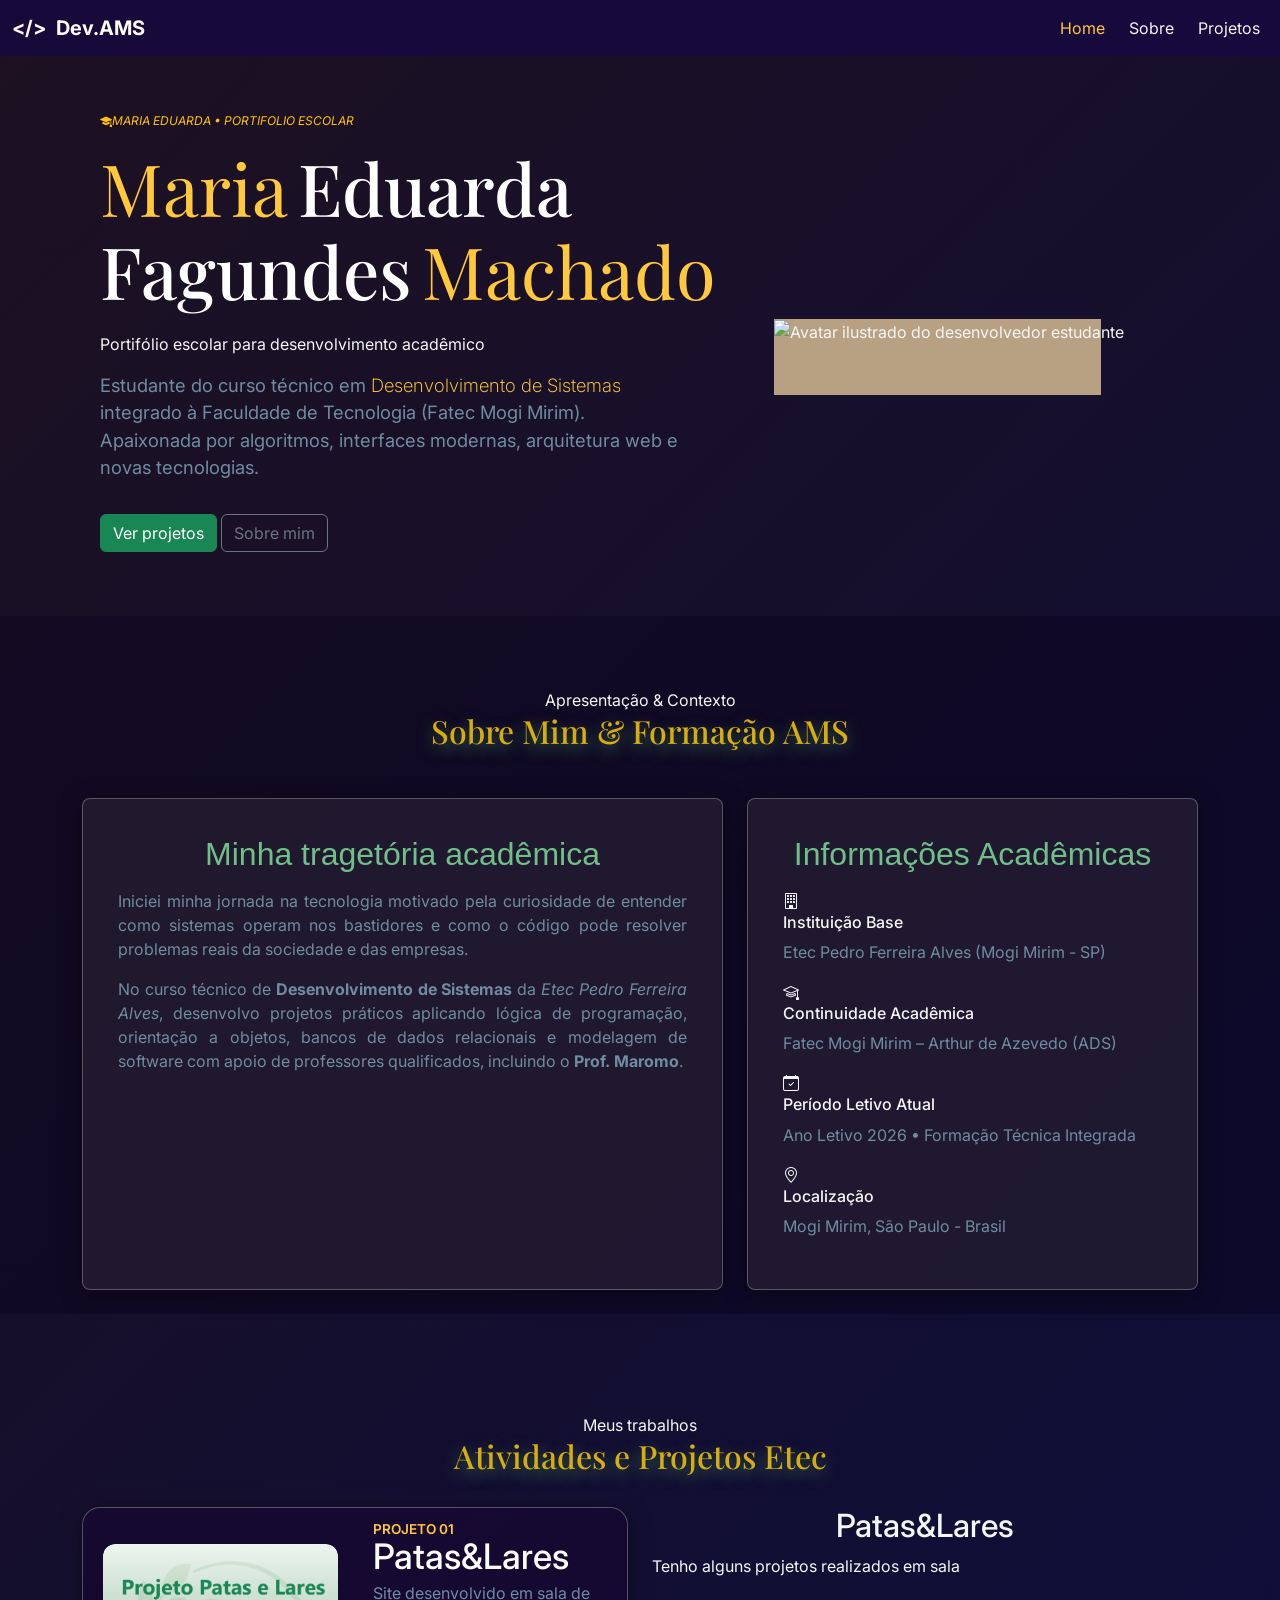
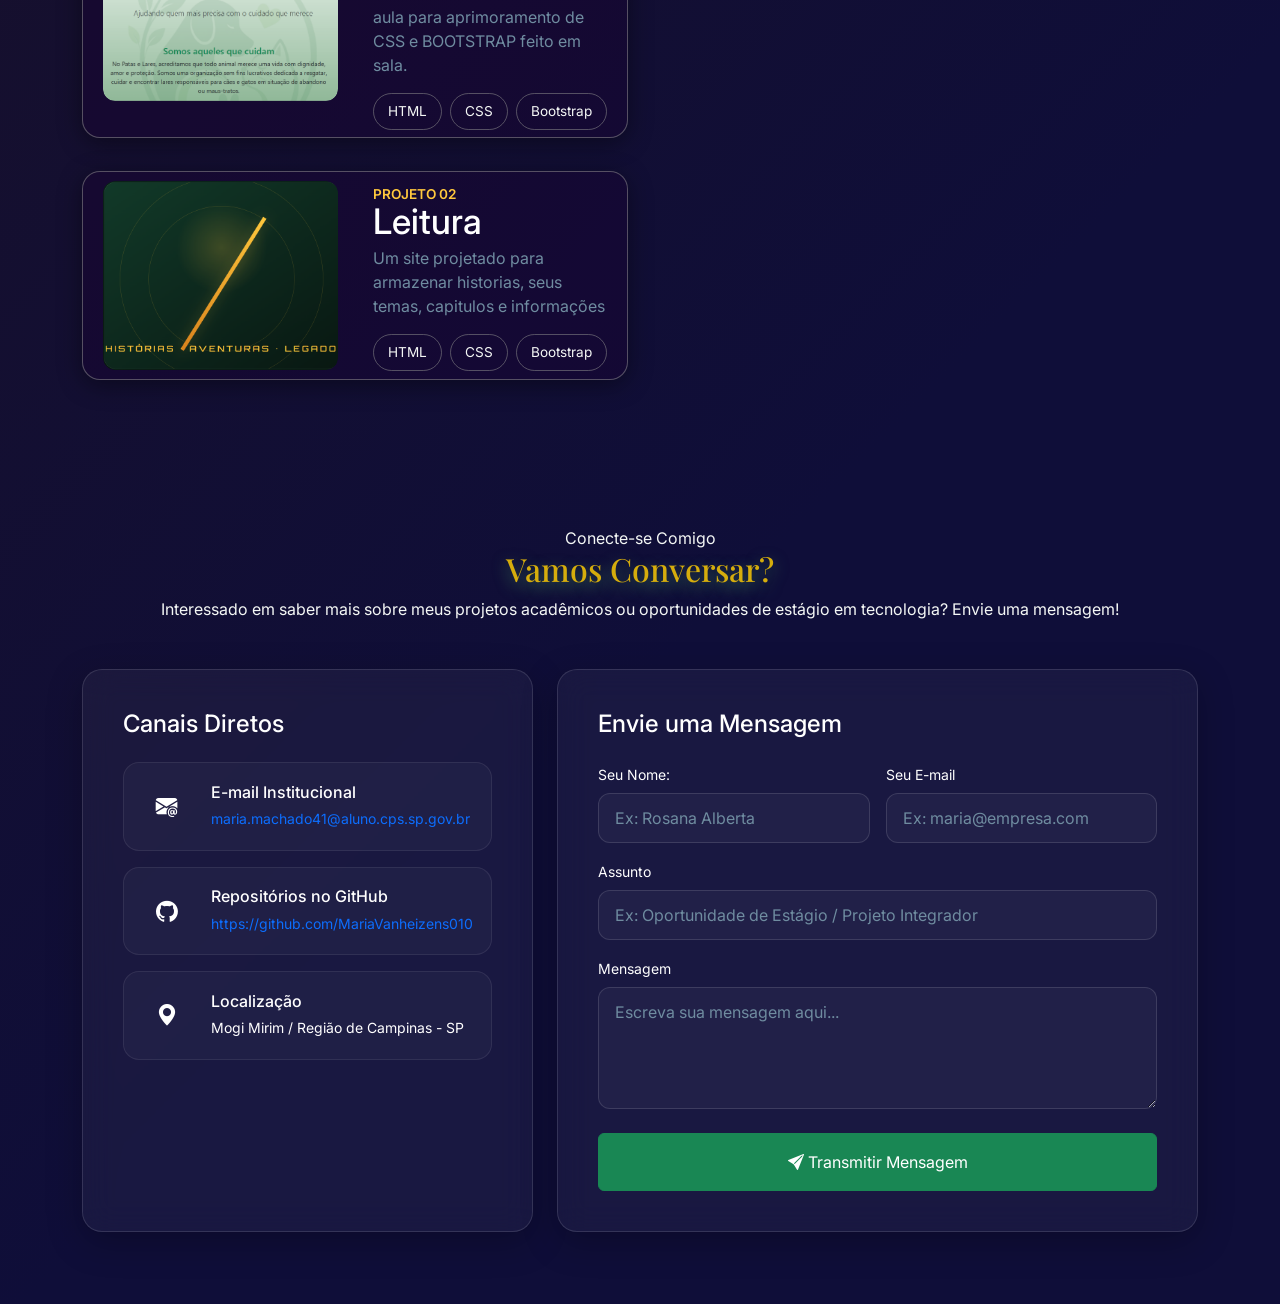
==== index.html @ dc529c00 "terceira atualização terceira atualização do portifólio escolar" ====
<!DOCTYPE html>
<html lang="pt-br">

<head>
    <meta charset="UTF-8">
    <meta name="viewport" content="width=device-width, initial-scale=1.0">
    <title>portifolio Maria Eduarda</title>

    <link href="https://cdn.jsdelivr.net/npm/bootstrap@5.3.8/dist/css/bootstrap.min.css" rel="stylesheet"
        integrity="sha384-sRIl4kxILFvY47J16cr9ZwB07vP4J8+LH7qKQnuqkuIAvNWLzeN8tE5YBujZqJLB" crossorigin="anonymous">
    <link rel="stylesheet" href="css/style.css">
    <link rel="stylesheet" href="https://cdn.jsdelivr.net/npm/bootstrap-icons@1.13.1/font/bootstrap-icons.min.css">

    <!--Roboto-->
    <link rel="preconnect" href="https://fonts.googleapis.com">
    <link rel="preconnect" href="https://fonts.gstatic.com" crossorigin>
    <link href="https://fonts.googleapis.com/css2?family=Roboto+Slab:wght@400;500;600;700;800&display=swap"
        rel="stylesheet">

    <!--inner-->
    <link rel="preconnect" href="https://fonts.googleapis.com">
    <link rel="preconnect" href="https://fonts.gstatic.com" crossorigin>
    <link
        href="https://fonts.googleapis.com/css2?family=Inter:wght@300;400;500;600;700&family=Poppins:wght@500;600;700;800&display=swap"
        rel="stylesheet">

    <!--Montserrat-->
    <link rel="preconnect" href="https://fonts.googleapis.com">
    <link rel="preconnect" href="https://fonts.gstatic.com" crossorigin>
    <link href="https://fonts.googleapis.com/css2?family=Montserrat:wght@600&display=swap" rel="stylesheet">

    <link rel="preconnect" href="https://fonts.googleapis.com">
    <link rel="preconnect" href="https://fonts.gstatic.com" crossorigin>
    <link
        href="https://fonts.googleapis.com/css2?family=DM+Sans:wght@300;400;500;600&family=Playfair+Display:wght@400;500;600&display=swap"
        rel="stylesheet">

</head>

<body>

    <header>
        <nav class="navbar navbar-expand-lg fixed-top navbar-custom" aria-label="Navegação Principal">
            <div class="container">
                <a class="navbar-brand navbar-brand-logo" href="#home">
                    <span class="logo-badge">&lt;/&gt;</span>
                    <span>Dev.<span class="text-gradient">AMS</span></span>
                </a>
            </div>
            <div class="container-fluid">
                <div class="collapse navbar-collapse" id="navbarNav">
                    <ul class="navbar-nav ms-auto">
                        <li class="nav-item"> <a class="nav-link active" aria-current="page" href="#home">Home</a> </li>
                        <li class="nav-item"><a class="nav-link" href="#sobre">Sobre</a> </li>
                        <li class="nav-item"><a class="nav-link" href="#projetos">Projetos</a></li>
                    </ul>
                </div>
            </div>
        </nav>
    </header>

    <main>
        <!--==================================================================================================-->
        <!--============================ HOME =====================================================-->
        <!--==================================================================================================-->

        <section class="hero-section" id="home">
            <div class="container">
                <div class="row align-items-center">

                    <!-- COLUNA DO TEXTO -->
                    <div class="col-lg-7">
                        <div class="badge-glass mb-3">
                            <i class="bi bi-mortarboard-fill text-warning">MARIA EDUARDA • PORTIFOLIO ESCOLAR</i>
                        </div>
                        <h1 id="nomecabecario">
                            <strong>Maria</strong> Eduarda <br>
                            Fagundes <strong>Machado</strong>
                        </h1>
                        <p>Portifólio escolar para desenvolvimento acadêmico</p>
                        <p class="hero-description">
                            Estudante do curso técnico em
                            <strong>Desenvolvimento de Sistemas</strong>
                            integrado à Faculdade de Tecnologia
                            (Fatec Mogi Mirim). Apaixonada por algoritmos,
                            interfaces modernas, arquitetura web e novas
                            tecnologias.
                        </p>
                        <!-- BOTÕES -->
                        <div class="hero-botoes mt-4">
                            <a href="#projetos" class="btn btn-success">Ver projetos</a>
                            <a href="#sobre" class="btn btn-outline-secondary">Sobre mim</a>
                        </div>
                    </div>
                    <!-- COLUNA DA IMAGEM -->
                    <div class="col-lg-5">
                        <div class="hero-avatar-wrapper">
                            <div class="caixa-decoracao"></div>
                            <img src="assets/images/avatar.svg" alt="Avatar ilustrado do desenvolvedor estudante"
                                class="hero-avatar-img">
                        </div>
                    </div>
                </div>
            </div>
        </section>

        <!--==================================================================================================-->
        <!--================================ SOBRE =====================================================-->
        <!--==================================================================================================-->


        <section id="sobre">
            <div class="container py-4">
                <div class="section-title-wrap mt-5">
                    <span class="section-tag">Apresentação &amp; Contexto</span>
                    <h2 class="section-title">Sobre Mim &amp; <span class="text-gradient">Formação AMS</span></h2>
                </div>


                <div class="row g-4">
                    <!-- Card Biografia & Objetivos -->
                    <div class="col-lg-7">
                        <div class="painel">
                            <h3 class="h2 mb-3 text-center">Minha tragetória acadêmica</h3>
                            <p>
                                Iniciei minha jornada na tecnologia motivado pela curiosidade de entender como sistemas
                                operam nos bastidores e como o código pode resolver problemas reais da sociedade e das
                                empresas.
                            </p>
                            <p>
                                No curso técnico de <strong>Desenvolvimento de Sistemas</strong> da <em>Etec Pedro
                                    Ferreira Alves</em>, desenvolvo projetos práticos aplicando lógica de programação,
                                orientação a objetos, bancos de dados relacionais e modelagem de software com apoio de
                                professores qualificados, incluindo o <strong>Prof. Maromo</strong>.
                            </p>
                        </div>
                    </div>
                    <!-- Card Ficha Técnica & Informações Rápidas -->
                    <div class="col-lg-5">
                        <div class="painel">
                            <h5 class="h2 mb-3 text-center">Informações Acadêmicas</h5>

                            <div class="info-item">
                                <div class="info-icon-wrapper">
                                    <i class="bi bi-building"></i>
                                </div>
                                <div class="info-content">
                                    <h6>Instituição Base</h6>
                                    <p>Etec Pedro Ferreira Alves (Mogi Mirim - SP)</p>
                                </div>
                            </div>

                            <div class="info-item">
                                <div class="info-icon-wrapper">
                                    <i class="bi bi-mortarboard"></i>
                                </div>
                                <div class="info-content">
                                    <h6>Continuidade Acadêmica</h6>
                                    <p>Fatec Mogi Mirim – Arthur de Azevedo (ADS)</p>
                                </div>
                            </div>

                            <div class="info-item">
                                <div class="info-icon-wrapper">
                                    <i class="bi bi-calendar-check"></i>
                                </div>
                                <div class="info-content">
                                    <h6>Período Letivo Atual</h6>
                                    <p>Ano Letivo 2026 • Formação Técnica Integrada</p>
                                </div>
                            </div>

                            <div class="info-item">
                                <div class="info-icon-wrapper">
                                    <i class="bi bi-geo-alt"></i>
                                </div>
                                <div class="info-content">
                                    <h6>Localização</h6>
                                    <p>Mogi Mirim, São Paulo - Brasil</p>
                                </div>
                            </div>
                        </div>
                    </div>
                </div>
            </div>
        </section>

        <!--==================================================================================================-->
        <!--============================ PROJETOS =====================================================-->
        <!--==================================================================================================-->


        <section id="projetos" class="mt-6">
            <div class="container py-5">
                <div class="section-title-wrap mt-5">
                    <span class="section-tag">Meus trabalhos</span>
                    <h2 class="section-title">Atividades e <span class="text-gradient-cyan">Projetos Etec</span>
                    </h2>
                </div>
                <div class="row g-4">
                    <div class="col-lg-6 mt-2">
                        <article class="projeto-destaque">
                            <div class="projeto-imagem">
                                <img src="IMG/patas&lares.png" alt="Página do projeto Patas e Lares">
                            </div>

                            <div class="projeto-conteudo">
                                <span class="projeto-numero">PROJETO 01</span>
                                <h3>Patas&Lares</h3>
                                <p>Site desenvolvido em sala de aula para aprimoramento de CSS e BOOTSTRAP feito em
                                    sala.</p>
                                <div class="tecnologias">
                                    <span>HTML</span>
                                    <span>CSS</span>
                                    <span>Bootstrap</span>
                                </div>
                            </div>
                        </article>
                    </div>

                    <div class="col-lg-6 mt-2">
                        <article class="projeto-descricao">
                            <div class="projeto-desConteudo">
                                <h2 class="text-center">Patas&Lares</h2>
                                <p>Tenho alguns projetos realizados em sala</p>
                            </div>
                        </article>
                    </div>

                    <div class="col-lg-6 mt-2">
                        <article class="projeto-destaque">
                            <div class="projeto-imagem">
                                <img src="IMG/prototipoLogo.png" alt="Protótipo de logo do site">
                            </div>

                            <div class="projeto-conteudo">
                                <span class="projeto-numero">PROJETO 02</span>
                                <h3>Leitura</h3>
                                <p>Um site projetado para armazenar historias, seus temas, capitulos e informações</p>
                                <div class="tecnologias">
                                    <span>HTML</span>
                                    <span>CSS</span>
                                    <span>Bootstrap</span>
                                </div>
                            </div>
                        </article>
                    </div>
                </div>
            </div>
        </section>


        <!--==================================================================================================-->
        <!--============================ CONTATO =====================================================-->
        <!--==================================================================================================-->


        <section id="contato" class="py-5">
            <div class="container py-4">
                <div class="section-title-wrap">
                    <span class="section-tag">Conecte-se Comigo</span>
                    <h2 class="section-title">Vamos <span class="text-gradient-cyan">Conversar?</span></h2>
                    <p class="section-subtitle">
                        Interessado em saber mais sobre meus projetos acadêmicos ou oportunidades de estágio em
                        tecnologia? Envie uma mensagem!
                    </p>
                </div>

                <div class="row g-4 justify-content-center">
                    <!-- Coluna Canais Diretos -->
                    <div class="col-lg-5">
                        <div class="glass-panel contact-card h-100">
                            <h3 class="h4 text-white mb-4">Canais Diretos</h3>

                            <a href="mailto:aluno@etec.sp.gov.br"
                                class="contact-method-pill text-decoration-none d-flex">
                                <div class="contact-icon bg-grad-violet text-white">
                                    <i class="bi bi-envelope-at-fill"></i>
                                </div>
                                <div>
                                    <h6 class="text-white mb-1">E-mail Institucional</h6>
                                    <span class="small">maria.machado41@aluno.cps.sp.gov.br</span>
                                </div>
                            </a>

                            <a href="https://github.com/MariaVanheizens010" target="_blank" rel="noopener noreferrer"
                                class="contact-method-pill text-decoration-none d-flex">
                                <div class="contact-icon bg-grad-emerald text-white">
                                    <i class="bi bi-github"></i>
                                </div>
                                <div>
                                    <h6 class="text-white mb-1">Repositórios no GitHub</h6>
                                    <span class="small">https://github.com/MariaVanheizens010</span>
                                </div>
                            </a>

                            <div class="contact-method-pill d-flex">
                                <div class="contact-icon bg-grad-amber text-white">
                                    <i class="bi bi-geo-alt-fill"></i>
                                </div>
                                <div>
                                    <h6 class="text-white mb-1">Localização</h6>
                                    <span class="small">Mogi Mirim / Região de Campinas - SP</span>
                                </div>
                            </div>
                        </div>
                    </div>

                    <div class="col-lg-7">
                        <div class="glass-panel contact-card">
                            <h3 class="h4 text-white mb-4">Envie uma Mensagem</h3>
                            <form id="contactForm"
                                onsubmit="event.preventDefault(); alert('Obrigado pela mensagem! Este é um formulário demonstrativo do portfólio acadêmico.');">
                                <div class="row g-3">
                                    <div class="col-md-6">
                                        <label for="nome" class="form-label small">Seu Nome:</label>
                                        <input type="text" id="nome" class="form-control form-control-glass"
                                            placeholder="Ex: Rosana Alberta" required>
                                    </div>

                                    <div class="col-md-6">
                                        <label for="email" class="form-label small">Seu E-mail</label>
                                        <input type="email" id="email" class="form-control form-control-glass"
                                            placeholder="Ex: maria@empresa.com" required>
                                    </div>

                                    <div class="col-12">
                                        <label for="assunto" class="form-label small">Assunto</label>
                                        <input type="text" id="assunto" class="form-control form-control-glass"
                                            placeholder="Ex: Oportunidade de Estágio / Projeto Integrador" required>
                                    </div>

                                    <div class="col-12">
                                        <label for="mensagem" class="form-label small">Mensagem</label>
                                        <textarea id="mensagem" rows="4" class="form-control form-control-glass"
                                            placeholder="Escreva sua mensagem aqui..." required></textarea>
                                    </div>

                                    <div class="col-12 mt-4">
                                        <button type="submit" class="btn btn-success w-100 py-3">
                                            <i class="bi bi-send-fill"></i> Transmitir Mensagem
                                        </button>
                                    </div>

                                </div>
                            </form>

                        </div>
                    </div>
                </div>
            </div>
        </section>

    </main>
</body>

</html>
---- css/style.css ----
:root {
    /*Fontes*/
    --font-inner: 'Inter', sans-serif;
    --font-Montserrat: 'Montserrat', sans-serif;
    --font-Roboto: 'Roboto', sans-serif;
    --font-titulo: 'Playfair Display', serif;

    /*Geral*/
    --gold: #ffc83d;
    --text: #f4f7f5;
    --muted: #6f8ca0;
    --green: #29d487;

    /*Navegação*/
    --bg-navbar: rgba(23, 8, 66, 0.8);

    /*section Sobre*/
    --bg-painel: #2e25388b;
    --title: #7cd695e1;

    /*projetos*/
    --shadow-bg: #5c079533;

    /* Glass */
    --glass-bg: rgba(255, 255, 255, 0.045);
    --glass-blur: blur(15px);
    --glass-border: 1px solid rgba(255, 255, 255, 0.12);
    --glass-border-hover: 1px solid rgba(124, 214, 149, 0.45);
    --glass-shadow: 0 10px 35px rgba(0, 0, 0, 0.25);
    --glass-shadow-glow: 0 10px 40px rgba(124, 214, 149, 0.12);

    --accent-violet: #8b5cf6;

    --transition-fast: 0.2s ease;
    --transition-smooth: 0.3s ease;
}

html {
    background: #070118;
    overflow-x: hidden;
    overscroll-behavior: none;
}

body {
    min-height: 100vh;
    overflow-x: hidden;

    background: linear-gradient(135deg, #1d1121, #0f0e39 70%);

    color: var(--text);
    margin: 0;
    font-family: var(--font-inner);
    z-index: 1;
}

body::before {
    content: '';
    position: fixed;
    top: -15vw;
    left: 20%;
    width: 50vw;
    height: 50vw;
    background: radial-gradient(circle, rgba(139, 92, 246, 0.12) 0%, transparent 65%);
    filter: blur(80px);
    z-index: -1;
    pointer-events: none;
}

body::after {
    content: '';
    position: fixed;
    bottom: 5vw;
    right: 5%;
    width: 45vw;
    height: 45vw;
    background: radial-gradient(circle, rgba(6, 182, 212, 0.09) 0%, transparent 70%);
    filter: blur(90px);
    z-index: -1;
    pointer-events: none;
}

/*--------------NAVBAR--------------*/
/*===================================================================================================================================================*/
/*===================================================================================================================================================*/

.navbar {
    background-color: var(--bg-navbar);
    color: var(--text);
    backdrop-filter: blur(3px);
}

.navbar-nav {
    display: flex;
    flex-wrap: wrap;
    gap: 8px;
    list-style: none;
}

.nav-link {
    color: var(--text);
}

.navbar .nav-link.active {
    color: var(--gold);
}

.navbar a:hover {
    color: var(--gold);
    text-decoration: none;
    transition: 0.6s ease;
}

.navbar .active:hover {
    text-decoration: none;
    transition: 0.6s ease;
}

.navbar-brand-logo {
    display: flex;
    align-items: center;
    gap: 0.6rem;
    font-family: var(--font-inner);
    font-weight: 700;
    font-size: 1.25rem;
    color: #ffffff !important;
}


/*===================================================================================================================================================*/
/*--------------HERO--------------*/
/*===================================================================================================================================================*/

main {
    z-index: 2;
}

.hero-section {
    position: relative;
    padding: 7rem 0 4rem;
}

.hero-section .container {
    padding-left: 30px;
    padding-right: 30px;
}

.hero-section .badge-glass {
    font-size: 12px;
}

.hero-description {
    font-size: 1.15rem;
    color: var(--muted);
    max-width: 580px;
    margin-bottom: 2rem;
}

#nomecabecario {
    font-family: var(--font-titulo);
    word-spacing: -8px;
    font-size: 4.5rem;
    font-weight: 500;
    line-height: 1.15;
    margin: 0 0 1.25rem 0;
    color: white;
}

#home strong {
    font-weight: 250;
    color: var(--gold);
}

.hero-avatar-wrapper {
    position: relative;
    display: flex;
    align-items: center;
    justify-content: center;
    padding: 30px;
}
/* Caixa decorativa atrás da imagem */
.caixa-decoracao {
    position: absolute;
    width: 75%;
    height: 90%;
    background: #b8a083;
    z-index: 0;
    transform: translate(-25px, 25px);
}
/* Imagem fica por cima da caixa */
.hero-avatar-img {
    position: relative;
    z-index: 1;

    width: 100%;
    max-width: 400px;
    height: auto;
    display: block;
}



/*===================================================================================================================================================*/
/*--------------SECTION--------------*/
/*===================================================================================================================================================*/

section#sobre {
    background-color: #0701185f;
}

.section-title {
    max-width: 100%;
    font-family: var(--font-titulo);
    color: #e0b50bf3;
    text-shadow: 0 5px 15px #45965eb8;
}

.section-title-wrap {
    text-align: center;
    margin-bottom: 3.0rem;
}

.section-title-wrap .section-title {
    max-width: 100%;
}

.painel {
    border: 1px solid #8d8d8d8a;
    border-radius: 8px;
    padding: 2.2rem;
    height: 100%;
    box-shadow: 0 5px 25px rgba(0, 0, 0, 0.406);
    background-color: var(--bg-painel);
}

.painel:hover {
    border: 1px solid #b67e0e8a;
    box-shadow: 0 5px 25px rgba(255, 213, 0, 0.285);
    transition: 0.3s ease;
}

.painel .h2 {
    font-weight: 300;
    margin-bottom: 4px;
    color: var(--title);
    font-family: var(--font-Roboto);
}

.painel p {
    text-align: justify;
    line-height: 1.5rem;
    color: var(--muted);
}


/*===================================================================================================================================================*/
/*-------------PROJETOS-------------*/
/*===================================================================================================================================================*/
section#projetos {
    padding: 3px 0;
}

.projeto-destaque {
    display: flex;
    align-items: center;
    gap: 35px;
    height: 90%;
    padding: 20px;
    border: 1px solid #8d8d8d8a;

    border-radius: 18px;
    background-color: #1a023365;
    box-shadow: 0 5px 25px rgba(0, 0, 0, 0.406);
}

.projeto-imagem {
    flex: 1;
    overflow: hidden;
    border-radius: 12px;
}

.projeto-imagem img {
    width: 100%;
    display: block;
    border-radius: 12px;
}

.projeto-conteudo {
    flex: 1;
    min-width: 0;
}

.projeto-numero {
    font-size: 0.85rem;
    color: var(--gold);
    font-weight: 600;
}

.projeto-conteudo h3 {
    font-size: 2.2rem;
    margin: 8px 0 16px;
    color: white;
    line-height: 1.1rem;
}

.projeto-conteudo p {
    color: var(--muted);
    line-height: 1.5rem;
}

.tecnologias {
    display: flex;
    flex-wrap: wrap;
    gap: 8px;
    margin-top: 15px;
}

.tecnologias span {
    padding: 7px 14px;
    border: 1px solid #8d8d8d8a;
    border-radius: 20px;
    color: var(--text);
    font-size: 0.85rem;
}


/*===================================================================================================================================================*/
/*-------------Contato-------------*/
/*===================================================================================================================================================*/

.contact-card {
    padding: 2.5rem;
    color: white;
    text-decoration: none;
}

.glass-panel {
    background: var(--glass-bg);
    backdrop-filter: var(--glass-blur);
    -webkit-backdrop-filter: var(--glass-blur);
    border: var(--glass-border);
    box-shadow: var(--glass-shadow);
    border-radius: 1.25rem;
    transition: transform var(--transition-smooth), border-color var(--transition-smooth), box-shadow var(--transition-smooth);
}

.glass-panel:hover {
    border: var(--glass-border-hover);
    box-shadow: var(--glass-shadow-glow);
}

.contact-method-pill {
    display: flex;
    align-items: center;
    gap: 1.25rem;
    padding: 1.2rem;
    background: rgba(255, 255, 255, 0.03);
    border: 1px solid rgba(255, 255, 255, 0.08);
    border-radius: 1rem;
    margin-bottom: 1rem;
    transition: all var(--transition-smooth);
}

.contact-method-pill:hover {
    background: rgba(255, 255, 255, 0.07);
    border-color: rgba(139, 92, 246, 0.4);
    transform: translateX(4px);
}

.contact-icon {
    width: 48px;
    height: 48px;
    border-radius: 12px;
    display: flex;
    align-items: center;
    justify-content: center;
    font-size: 1.35rem;
    flex-shrink: 0;
}

.form-control-glass {
    background: rgba(255, 255, 255, 0.04) !important;
    border: 1px solid rgba(255, 255, 255, 0.12) !important;
    color: #ffffff !important;
    border-radius: 0.75rem;
    padding: 0.75rem 1rem;
    transition: all var(--transition-fast);
}

.form-control-glass:focus {
    background: rgba(255, 255, 255, 0.07) !important;
    border-color: var(--accent-violet) !important;
    box-shadow: 0 0 0 3px rgba(139, 92, 246, 0.25) !important;
    color: #ffffff !important;
}

.form-control-glass::placeholder {
    color: var(--muted);
}





html,
body {
    overflow-x: hidden;
}
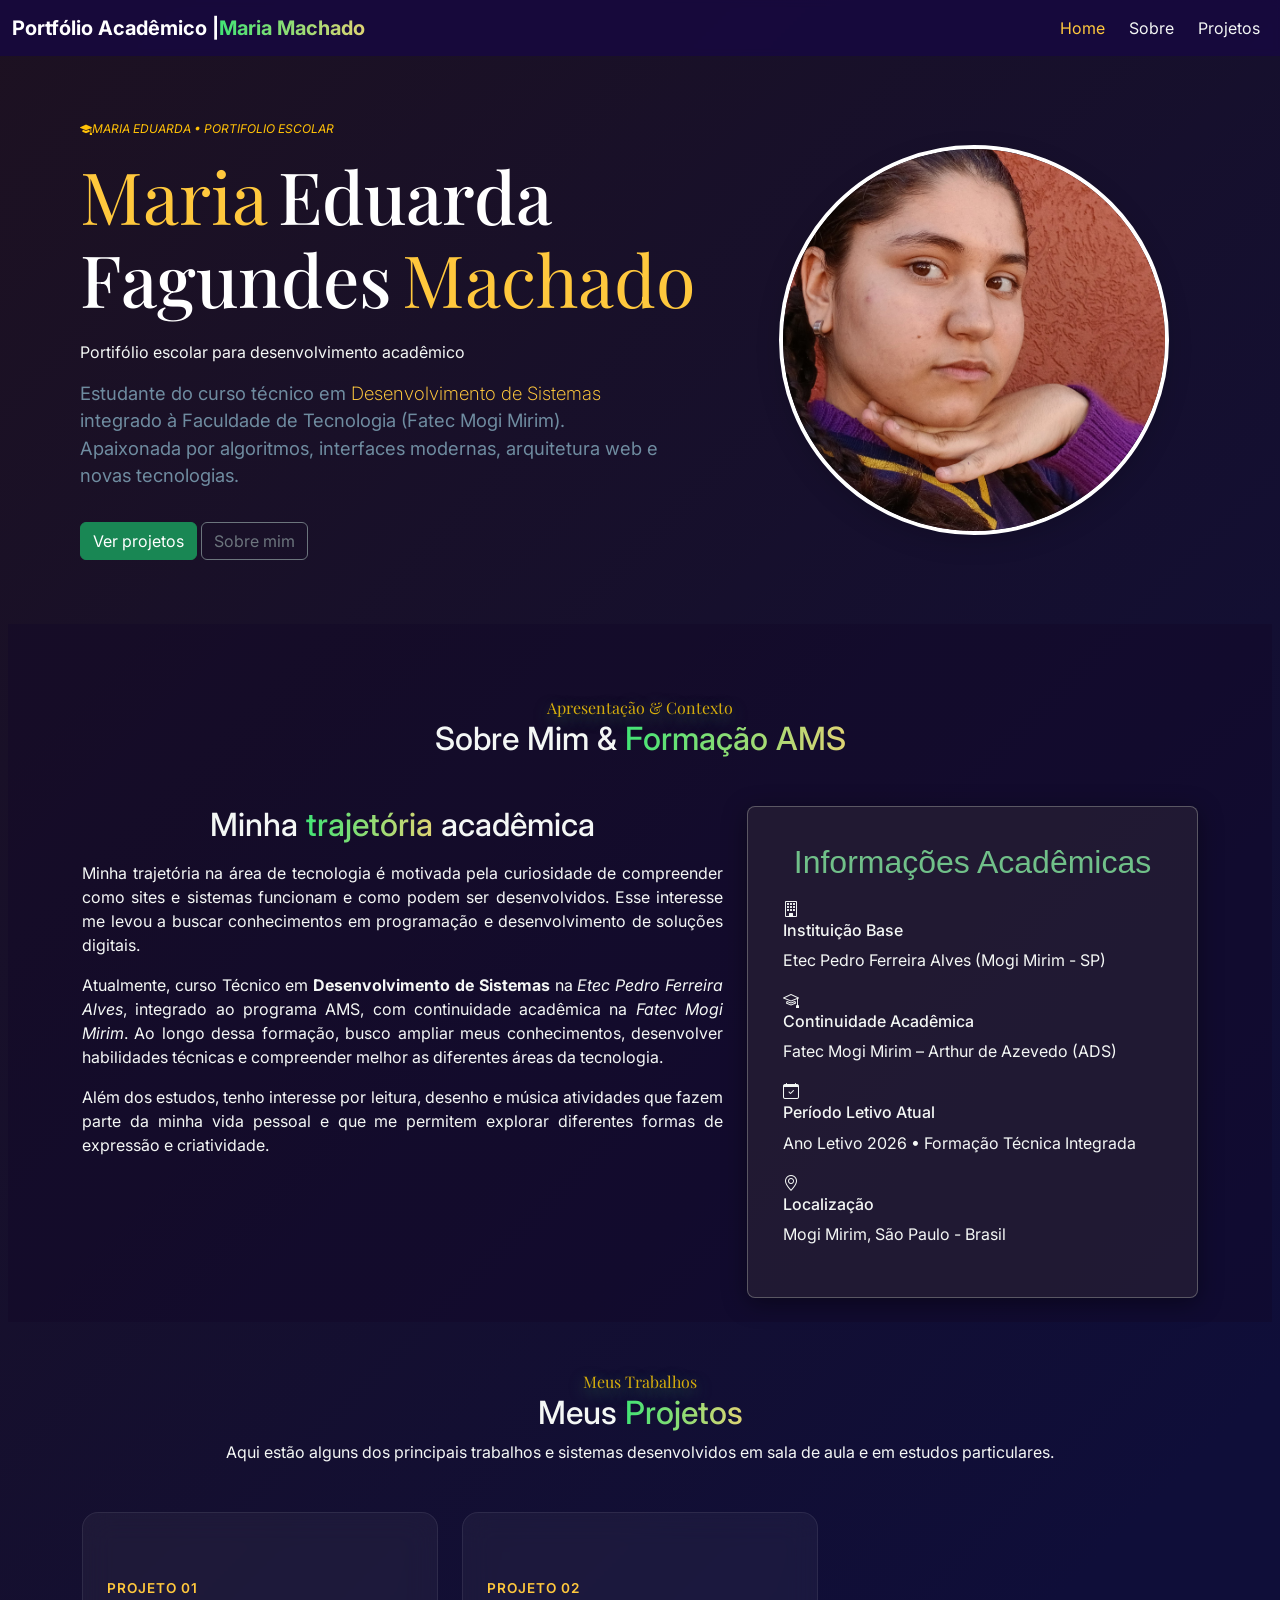
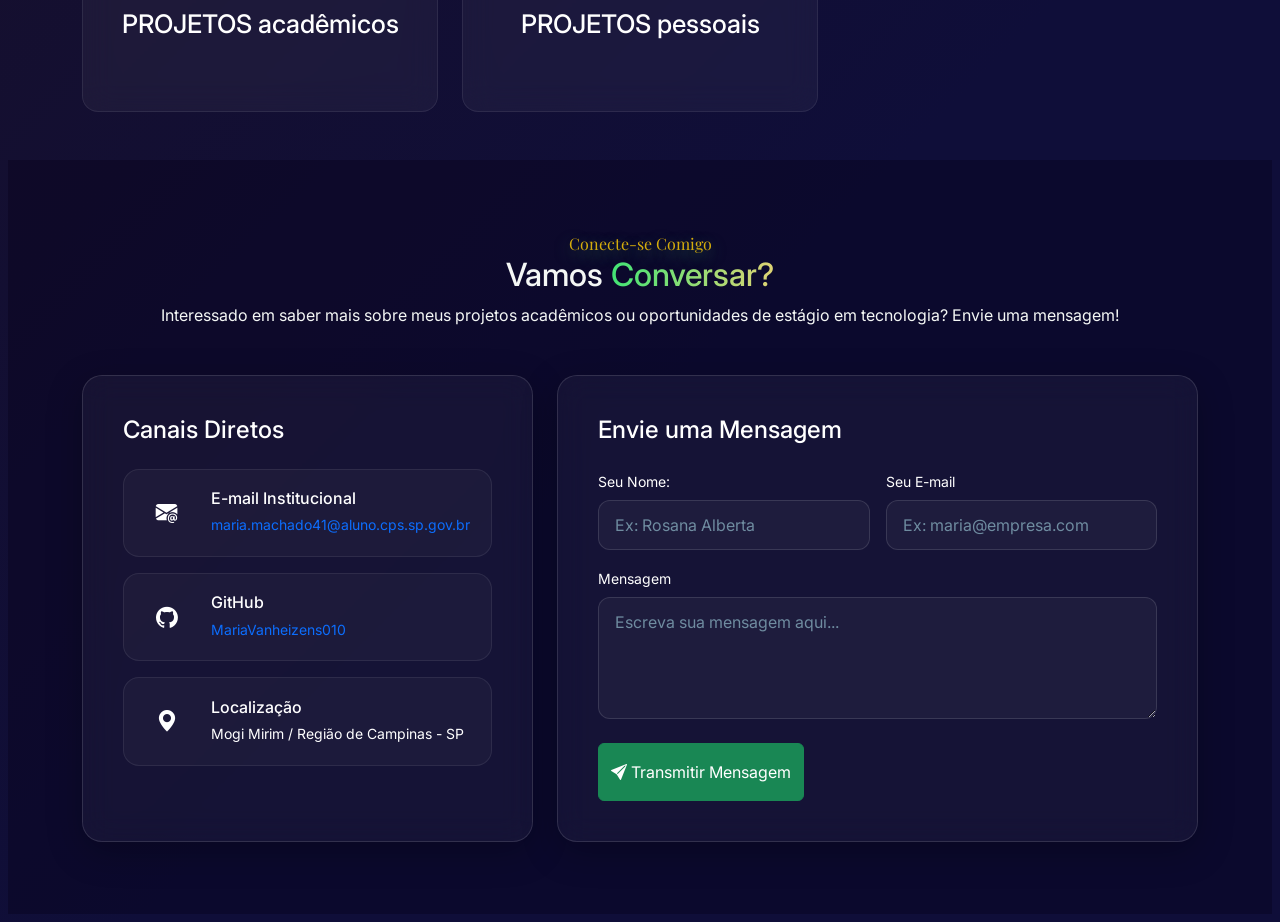
==== commit 4f044ed4: "Portifólio acadêmico Maria Eduarda quarta atualização do portifólio- 14/10" ====
--- a/index.html
+++ b/index.html
@@ -29,6 +29,7 @@
     <link rel="preconnect" href="https://fonts.gstatic.com" crossorigin>
     <link href="https://fonts.googleapis.com/css2?family=Montserrat:wght@600&display=swap" rel="stylesheet">
 
+    <!--perdi a fonte-->
     <link rel="preconnect" href="https://fonts.googleapis.com">
     <link rel="preconnect" href="https://fonts.gstatic.com" crossorigin>
     <link
@@ -43,8 +44,7 @@
         <nav class="navbar navbar-expand-lg fixed-top navbar-custom" aria-label="Navegação Principal">
             <div class="container">
                 <a class="navbar-brand navbar-brand-logo" href="#home">
-                    <span class="logo-badge">&lt;/&gt;</span>
-                    <span>Dev.<span class="text-gradient">AMS</span></span>
+                    <span>Portfólio Acadêmico |<span class="text-gradient-color">Maria Machado</span></span>
                 </a>
             </div>
             <div class="container-fluid">
@@ -65,7 +65,7 @@
         <!--==================================================================================================-->
 
         <section class="hero-section" id="home">
-            <div class="container">
+            <div class="container-inicial">
                 <div class="row align-items-center">
 
                     <!-- COLUNA DO TEXTO -->
@@ -92,12 +92,9 @@
                             <a href="#sobre" class="btn btn-outline-secondary">Sobre mim</a>
                         </div>
                     </div>
-                    <!-- COLUNA DA IMAGEM -->
                     <div class="col-lg-5">
-                        <div class="hero-avatar-wrapper">
-                            <div class="caixa-decoracao"></div>
-                            <img src="assets/images/avatar.svg" alt="Avatar ilustrado do desenvolvedor estudante"
-                                class="hero-avatar-img">
+                        <div class="foto-container">
+                            <img src="IMG/minha-foto.jpg" alt="Foto de perfil" class="foto-perfil img-fluid">
                         </div>
                     </div>
                 </div>
@@ -113,25 +110,39 @@
             <div class="container py-4">
                 <div class="section-title-wrap mt-5">
                     <span class="section-tag">Apresentação &amp; Contexto</span>
-                    <h2 class="section-title">Sobre Mim &amp; <span class="text-gradient">Formação AMS</span></h2>
-                </div>
-
+                    <h2 class="section-title">Sobre Mim &amp; <span class="text-gradient-color">Formação AMS</span></h2>
+                </div>
 
                 <div class="row g-4">
                     <!-- Card Biografia & Objetivos -->
                     <div class="col-lg-7">
-                        <div class="painel">
-                            <h3 class="h2 mb-3 text-center">Minha tragetória acadêmica</h3>
+                        <div class="mim-sobre">
+                            <h3 class="h2 mb-3 text-center">Minha <span class="text-gradient-color">trajetória</span>
+                                acadêmica</h3>
                             <p>
-                                Iniciei minha jornada na tecnologia motivado pela curiosidade de entender como sistemas
-                                operam nos bastidores e como o código pode resolver problemas reais da sociedade e das
-                                empresas.
+                                Minha trajetória na área de tecnologia é motivada
+                                pela curiosidade de compreender como sites e sistemas
+                                funcionam e como podem ser desenvolvidos. Esse
+                                interesse me levou a buscar conhecimentos em
+                                programação e desenvolvimento de soluções digitais.
                             </p>
+
                             <p>
-                                No curso técnico de <strong>Desenvolvimento de Sistemas</strong> da <em>Etec Pedro
-                                    Ferreira Alves</em>, desenvolvo projetos práticos aplicando lógica de programação,
-                                orientação a objetos, bancos de dados relacionais e modelagem de software com apoio de
-                                professores qualificados, incluindo o <strong>Prof. Maromo</strong>.
+                                Atualmente, curso Técnico em
+                                <strong>Desenvolvimento de Sistemas</strong>
+                                na <em>Etec Pedro Ferreira Alves</em>, integrado ao
+                                programa AMS, com continuidade acadêmica na
+                                <em>Fatec Mogi Mirim</em>. Ao longo dessa formação,
+                                busco ampliar meus conhecimentos, desenvolver
+                                habilidades técnicas e compreender melhor as
+                                diferentes áreas da tecnologia.
+                            </p>
+
+                            <p>
+                                Além dos estudos, tenho interesse por leitura,
+                                desenho e música atividades que fazem parte da minha vida
+                                pessoal e que me permitem explorar diferentes formas
+                                de expressão e criatividade.
                             </p>
                         </div>
                     </div>
@@ -190,59 +201,41 @@
         <!--==================================================================================================-->
 
 
-        <section id="projetos" class="mt-6">
-            <div class="container py-5">
-                <div class="section-title-wrap mt-5">
-                    <span class="section-tag">Meus trabalhos</span>
-                    <h2 class="section-title">Atividades e <span class="text-gradient-cyan">Projetos Etec</span>
-                    </h2>
-                </div>
+        <section id="projetos" class="py-5">
+            <div class="container projetos-section">
+                <div class="section-title-wrap text-center">
+                    <span class="section-tag">Meus Trabalhos</span>
+                    <h2 class="section-title">Meus <span class="text-gradient-color">Projetos</span></h2>
+                    <p class="section-subtitle">
+                        Aqui estão alguns dos principais trabalhos e sistemas desenvolvidos em sala de aula e em estudos
+                        particulares.
+                    </p>
+                </div>
+
                 <div class="row g-4">
-                    <div class="col-lg-6 mt-2">
-                        <article class="projeto-destaque">
-                            <div class="projeto-imagem">
-                                <img src="IMG/patas&lares.png" alt="Página do projeto Patas e Lares">
-                            </div>
-
-                            <div class="projeto-conteudo">
-                                <span class="projeto-numero">PROJETO 01</span>
-                                <h3>Patas&Lares</h3>
-                                <p>Site desenvolvido em sala de aula para aprimoramento de CSS e BOOTSTRAP feito em
-                                    sala.</p>
-                                <div class="tecnologias">
-                                    <span>HTML</span>
-                                    <span>CSS</span>
-                                    <span>Bootstrap</span>
-                                </div>
-                            </div>
+                    <div class="col-12 col-md-4">
+                        <article>
+                            <a href="projetos.html#projetos-sala" class="projeto-link">
+                                <div class="projeto-destaque">
+                                    <div class="projeto-conteudo">
+                                        <span class="projeto-numero">PROJETO 01</span>
+                                        <h3 class="text-center">PROJETOS acadêmicos</h3>
+                                    </div>
+                                </div>
+                            </a>
                         </article>
                     </div>
 
-                    <div class="col-lg-6 mt-2">
-                        <article class="projeto-descricao">
-                            <div class="projeto-desConteudo">
-                                <h2 class="text-center">Patas&Lares</h2>
-                                <p>Tenho alguns projetos realizados em sala</p>
-                            </div>
-                        </article>
-                    </div>
-
-                    <div class="col-lg-6 mt-2">
-                        <article class="projeto-destaque">
-                            <div class="projeto-imagem">
-                                <img src="IMG/prototipoLogo.png" alt="Protótipo de logo do site">
-                            </div>
-
-                            <div class="projeto-conteudo">
-                                <span class="projeto-numero">PROJETO 02</span>
-                                <h3>Leitura</h3>
-                                <p>Um site projetado para armazenar historias, seus temas, capitulos e informações</p>
-                                <div class="tecnologias">
-                                    <span>HTML</span>
-                                    <span>CSS</span>
-                                    <span>Bootstrap</span>
-                                </div>
-                            </div>
+                    <div class="col-12 col-md-4">
+                        <article>
+                            <a href="projetos.html#projetos-casa" class="projeto-link">
+                                <div class="projeto-destaque">
+                                    <div class="projeto-conteudo">
+                                        <span class="projeto-numero">PROJETO 02</span>
+                                        <h3 class="text-center">PROJETOS pessoais</h3>
+                                    </div>
+                                </div>
+                            </a>
                         </article>
                     </div>
                 </div>
@@ -259,7 +252,7 @@
             <div class="container py-4">
                 <div class="section-title-wrap">
                     <span class="section-tag">Conecte-se Comigo</span>
-                    <h2 class="section-title">Vamos <span class="text-gradient-cyan">Conversar?</span></h2>
+                    <h2 class="section-title">Vamos <span class="text-gradient-color">Conversar?</span></h2>
                     <p class="section-subtitle">
                         Interessado em saber mais sobre meus projetos acadêmicos ou oportunidades de estágio em
                         tecnologia? Envie uma mensagem!
@@ -289,8 +282,8 @@
                                     <i class="bi bi-github"></i>
                                 </div>
                                 <div>
-                                    <h6 class="text-white mb-1">Repositórios no GitHub</h6>
-                                    <span class="small">https://github.com/MariaVanheizens010</span>
+                                    <h6 class="text-white mb-1">GitHub</h6>
+                                    <span class="small">MariaVanheizens010</span>
                                 </div>
                             </a>
 
@@ -325,19 +318,13 @@
                                     </div>
 
                                     <div class="col-12">
-                                        <label for="assunto" class="form-label small">Assunto</label>
-                                        <input type="text" id="assunto" class="form-control form-control-glass"
-                                            placeholder="Ex: Oportunidade de Estágio / Projeto Integrador" required>
-                                    </div>
-
-                                    <div class="col-12">
                                         <label for="mensagem" class="form-label small">Mensagem</label>
                                         <textarea id="mensagem" rows="4" class="form-control form-control-glass"
                                             placeholder="Escreva sua mensagem aqui..." required></textarea>
                                     </div>
 
                                     <div class="col-12 mt-4">
-                                        <button type="submit" class="btn btn-success w-100 py-3">
+                                        <button type="submit" class="btn btn-success w-30 py-3">
                                             <i class="bi bi-send-fill"></i> Transmitir Mensagem
                                         </button>
                                     </div>
@@ -351,6 +338,10 @@
             </div>
         </section>
 
+        <!--==================================================================================================-->
+        <!--============================ FOOTER =====================================================-->
+        <!--==================================================================================================-->
+
     </main>
 </body>
 
--- a/css/style.css
+++ b/css/style.css
@@ -33,6 +33,12 @@
 
     --transition-fast: 0.2s ease;
     --transition-smooth: 0.3s ease;
+}
+.text-gradient-color {
+    background: linear-gradient(90deg, #42e475, #dfd474);
+    -webkit-background-clip: text;
+    background-clip: text;
+    -webkit-text-fill-color: transparent;
 }
 
 html {
@@ -132,8 +138,13 @@
 
 main {
     z-index: 2;
-}
-
+    padding: 4px;
+    margin: 4px;
+}
+.container-inicial{
+    width: min(1120px, 96%);
+    margin: 0 auto;
+}
 .hero-section {
     position: relative;
     padding: 7rem 0 4rem;
@@ -177,37 +188,55 @@
     justify-content: center;
     padding: 30px;
 }
-/* Caixa decorativa atrás da imagem */
-.caixa-decoracao {
-    position: absolute;
-    width: 75%;
-    height: 90%;
-    background: #b8a083;
-    z-index: 0;
-    transform: translate(-25px, 25px);
-}
-/* Imagem fica por cima da caixa */
-.hero-avatar-img {
-    position: relative;
-    z-index: 1;
-
-    width: 100%;
-    max-width: 400px;
-    height: auto;
-    display: block;
-}
-
-
+
+.foto-container {
+    display: flex;
+    justify-content: center;
+    align-items: center;
+    margin: 20px auto;
+}
+
+.foto-perfil {
+    width: 390px;
+    height: 390px;
+
+    object-fit: cover;
+    object-position: center;
+
+    border-radius: 50%;
+    border: 4px solid #ffffff;
+
+    box-shadow: 0 8px 25px rgba(0, 0, 0, 0.15);
+
+    transition: transform 0.3s ease,
+                box-shadow 0.3s ease;
+}
+
+.foto-perfil:hover {
+    transform: scale(1.04);
+    box-shadow: 0 12px 30px rgba(0, 0, 0, 0.22);
+}
+
+@media (max-width: 576px) {
+    .foto-perfil {
+        width: 220px;
+        height: 220px;
+    }
+}
 
 /*===================================================================================================================================================*/
 /*--------------SECTION--------------*/
 /*===================================================================================================================================================*/
 
 section#sobre {
-    background-color: #0701185f;
-}
-
-.section-title {
+    background-color: #1007265f;
+}
+
+.mim-sobre{
+    text-align: justify;
+}
+
+.section-tag {
     max-width: 100%;
     font-family: var(--font-titulo);
     color: #e0b50bf3;
@@ -248,63 +277,61 @@
 .painel p {
     text-align: justify;
     line-height: 1.5rem;
-    color: var(--muted);
+    color: var(--text);
 }
 
 
 /*===================================================================================================================================================*/
 /*-------------PROJETOS-------------*/
 /*===================================================================================================================================================*/
+
 section#projetos {
-    padding: 3px 0;
+    padding: 2px;
 }
 
 .projeto-destaque {
     display: flex;
+    flex-direction: row;
     align-items: center;
-    gap: 35px;
-    height: 90%;
-    padding: 20px;
-    border: 1px solid #8d8d8d8a;
-
-    border-radius: 18px;
-    background-color: #1a023365;
-    box-shadow: 0 5px 25px rgba(0, 0, 0, 0.406);
-}
-
-.projeto-imagem {
-    flex: 1;
-    overflow: hidden;
-    border-radius: 12px;
-}
-
-.projeto-imagem img {
-    width: 100%;
-    display: block;
-    border-radius: 12px;
-}
-
-.projeto-conteudo {
-    flex: 1;
-    min-width: 0;
-}
-
+    justify-content: space-between;
+    border: 1px solid rgba(255, 255, 255, 0.08);
+    border-radius: 16px;
+    background: var(--glass-bg, rgba(255, 255, 255, 0.045));
+    backdrop-filter: var(--glass-blur, blur(15px));
+    transition: var(--transition-smooth, 0.3s ease);
+    min-height: 200px; 
+    padding: 1.5rem;  
+    gap: 1rem;
+}
+
+.projeto-destaque:hover {
+    border-color: rgba(124, 214, 149, 0.45);
+    transform: translateY(-4px);
+    box-shadow: 0 10px 30px rgba(0, 0, 0, 0.3);
+}
 .projeto-numero {
     font-size: 0.85rem;
     color: var(--gold);
     font-weight: 600;
+    letter-spacing: 1px;
+}
+
+.projeto-conteudo {
+    flex: 1;
+    min-width: 0;
 }
 
 .projeto-conteudo h3 {
-    font-size: 2.2rem;
-    margin: 8px 0 16px;
+    font-size: 1.6rem;
+    margin: 10px 0 10px;
     color: white;
-    line-height: 1.1rem;
 }
 
 .projeto-conteudo p {
     color: var(--muted);
-    line-height: 1.5rem;
+    font-size: 0.95rem;
+    line-height: 1.6;
+    margin-bottom: 1.5rem;
 }
 
 .tecnologias {
@@ -315,18 +342,88 @@
 }
 
 .tecnologias span {
-    padding: 7px 14px;
-    border: 1px solid #8d8d8d8a;
+    padding: 6px 12px;
+    background: rgba(255, 255, 255, 0.03); /* Fundo translúcido sutil */
+    border: 1px solid rgba(255, 255, 255, 0.1); /* Borda suave */
     border-radius: 20px;
     color: var(--text);
-    font-size: 0.85rem;
-}
-
-
+    font-size: 0.8rem;
+    font-weight: 500;
+    transition: var(--transition-fast, 0.2s ease);
+}
+
+.tecnologias span:hover {
+    background: rgba(139, 92, 246, 0.15); /* Um toque de roxo acentuado */
+    border-color: var(--accent-violet, #8b5cf6);
+    color: #ffffff;
+    transform: translateY(-2px);
+}
+
+.projeto-imagem {
+    flex: 1;
+    min-width: 0;
+}
+
+.projeto-imagem img {
+    display: block;
+    width: 100%;
+    height: 240px;
+    object-fit: cover;
+    border-radius: 12px;
+}
+.projetos-sala,
+.projetos-casa{
+    padding: 2rem;
+    margin-top: 4px;
+}
+
+.secao-projetos .section-title-wrap {
+    margin-bottom: 2rem;
+}
+.secao-projetos .row {
+    margin-top: 1rem;
+    margin-bottom: 2rem;
+}
+
+.projeto-link {
+    display: block;
+    color: inherit;
+    text-decoration: none;
+}
+
+.projeto-link:hover {
+    color: inherit;
+    text-decoration: none;
+}
+
+#projetos .row.g-4 {
+    display: flex;
+    flex-direction: row;
+    flex-wrap: wrap;
+}
+#projetos .row > .col-md-6 {
+    flex: 0 0 50%;
+    max-width: 50%;
+}
+#projetos .projeto-link {
+    display: block;
+    height: 100%;
+}
+
+#projetos .projeto-destaque {
+    height: 100%;
+    box-sizing: border-box;
+}
+
+.projetos-hero{
+     padding-top: 100px;
+}
 /*===================================================================================================================================================*/
 /*-------------Contato-------------*/
 /*===================================================================================================================================================*/
-
+#contato{
+    background-color: #0701185f;
+}
 .contact-card {
     padding: 2.5rem;
     color: white;
@@ -398,10 +495,29 @@
 }
 
 
-
-
-
 html,
 body {
     overflow-x: hidden;
-}+}
+
+/*===================================================================================================================================================*/
+/*-------------Contato-------------*/
+/*===================================================================================================================================================*/
+
+@media (max-width: 768px) {
+    .projeto-destaque-trabalho {
+        flex-direction: column;
+        align-items: stretch;
+        gap: 20px;
+    }
+
+    .projeto-imagem {
+        width: 100%;
+    }
+
+    .projeto-imagem img {
+        height: auto;
+        max-height: 280px;
+        object-fit: contain;
+    }
+}
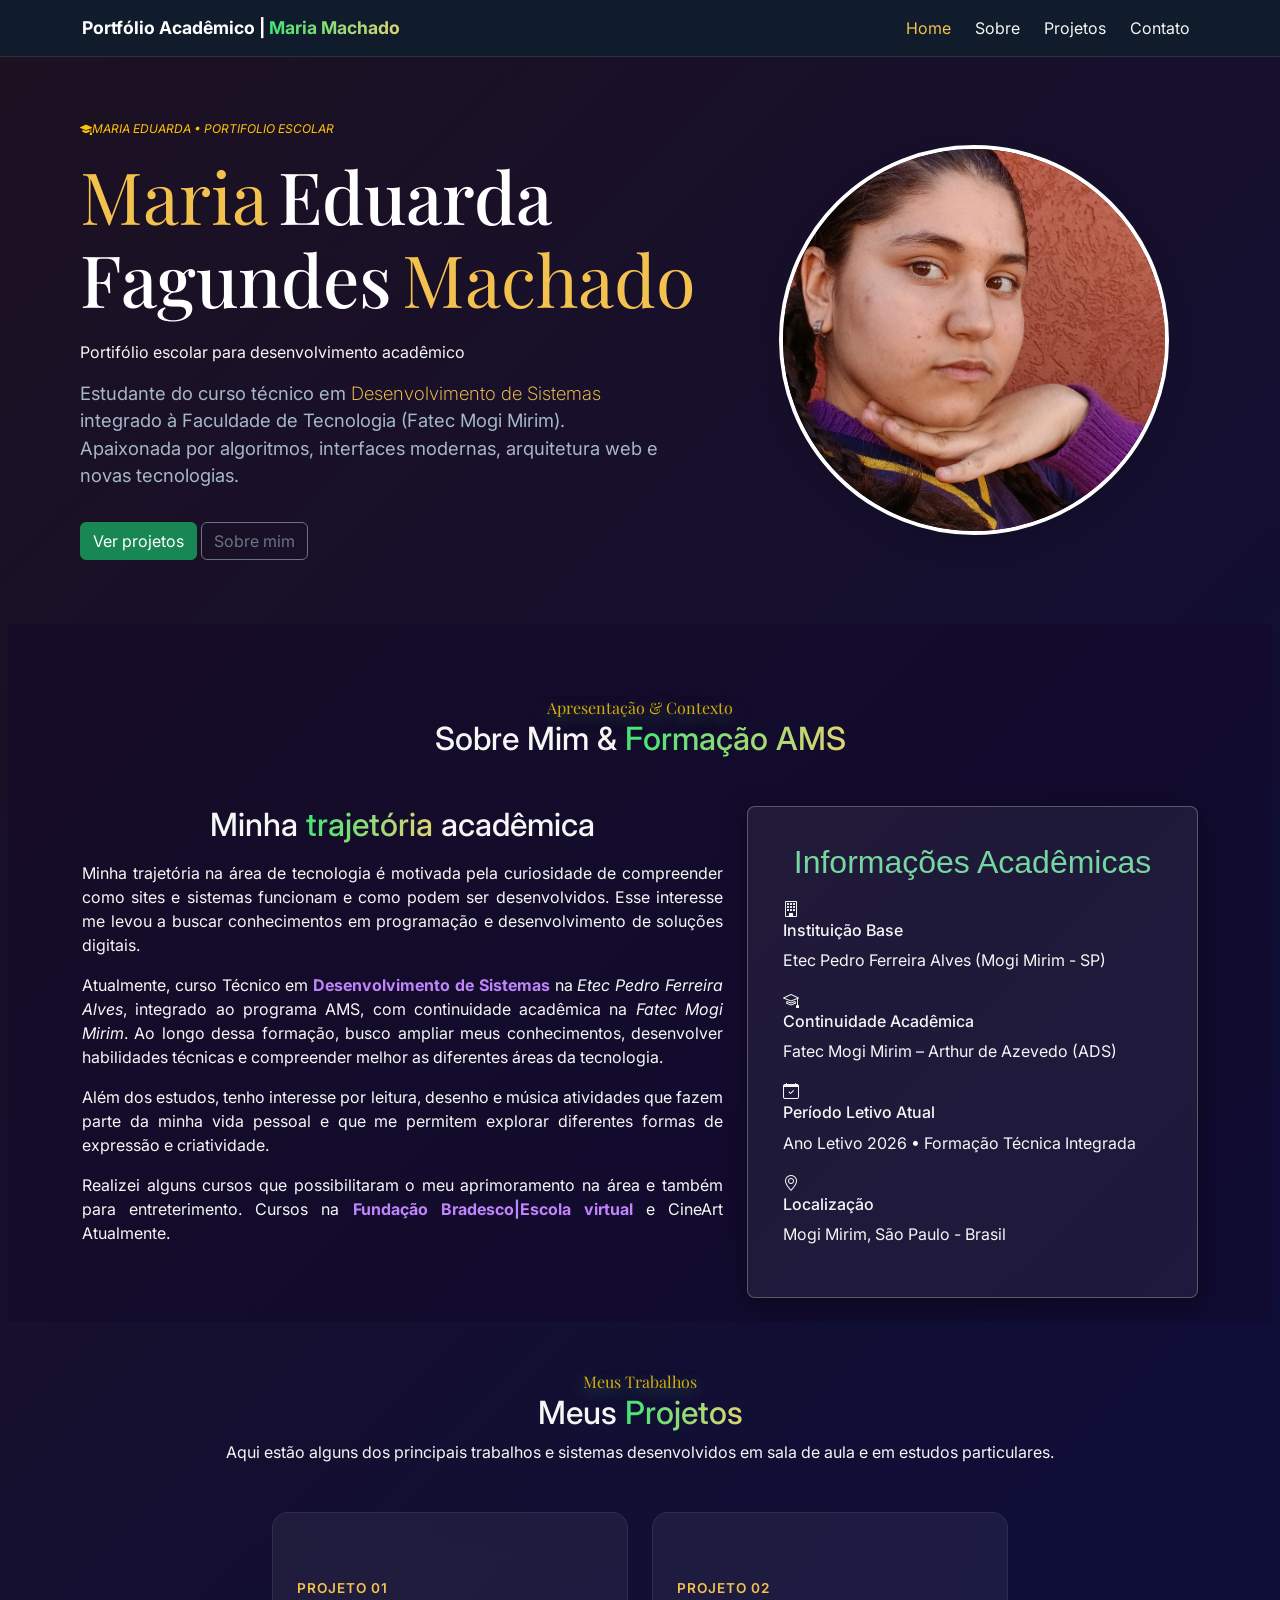
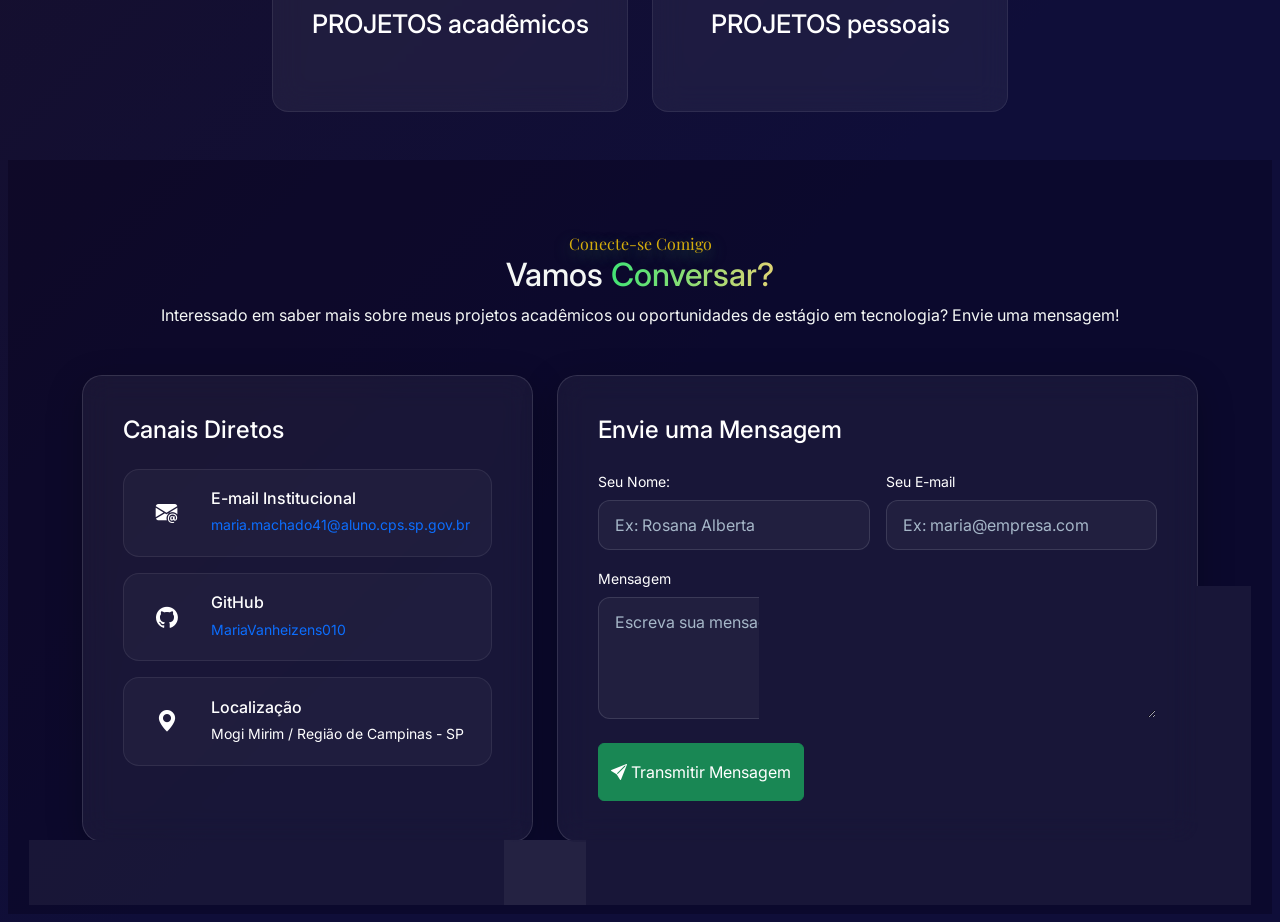
==== commit 91f0284b: "Portifólio acadêmico 5º atualização -14/10" ====
--- a/index.html
+++ b/index.html
@@ -9,6 +9,7 @@
     <link href="https://cdn.jsdelivr.net/npm/bootstrap@5.3.8/dist/css/bootstrap.min.css" rel="stylesheet"
         integrity="sha384-sRIl4kxILFvY47J16cr9ZwB07vP4J8+LH7qKQnuqkuIAvNWLzeN8tE5YBujZqJLB" crossorigin="anonymous">
     <link rel="stylesheet" href="css/style.css">
+
     <link rel="stylesheet" href="https://cdn.jsdelivr.net/npm/bootstrap-icons@1.13.1/font/bootstrap-icons.min.css">
 
     <!--Roboto-->
@@ -41,18 +42,48 @@
 <body>
 
     <header>
-        <nav class="navbar navbar-expand-lg fixed-top navbar-custom" aria-label="Navegação Principal">
+
+        <nav class="navbar navbar-expand-lg navbar-dark fixed-top navbar-custom" aria-label="Navegação principal">
             <div class="container">
+
+                <!-- Nome do portfólio -->
                 <a class="navbar-brand navbar-brand-logo" href="#home">
-                    <span>Portfólio Acadêmico |<span class="text-gradient-color">Maria Machado</span></span>
+                    <span>
+                        Portfólio Acadêmico |
+                        <span class="text-gradient-color">Maria Machado</span>
+                    </span>
                 </a>
-            </div>
-            <div class="container-fluid">
+
+                <!-- Botão para abrir o menu no celular -->
+                <button class="navbar-toggler" type="button" data-bs-toggle="collapse" data-bs-target="#navbarNav"
+                    aria-controls="navbarNav" aria-expanded="false" aria-label="Abrir ou fechar menu">
+
+                    <span class="navbar-toggler-icon"></span>
+                </button>
+
+                <!-- Links do menu -->
                 <div class="collapse navbar-collapse" id="navbarNav">
                     <ul class="navbar-nav ms-auto">
-                        <li class="nav-item"> <a class="nav-link active" aria-current="page" href="#home">Home</a> </li>
-                        <li class="nav-item"><a class="nav-link" href="#sobre">Sobre</a> </li>
-                        <li class="nav-item"><a class="nav-link" href="#projetos">Projetos</a></li>
+                        <li class="nav-item">
+                            <a class="nav-link active" aria-current="page" href="#home">
+                                Home
+                            </a>
+                        </li>
+                        <li class="nav-item">
+                            <a class="nav-link" href="#sobre">
+                                Sobre
+                            </a>
+                        </li>
+                        <li class="nav-item">
+                            <a class="nav-link" href="#projetos">
+                                Projetos
+                            </a>
+                        </li>
+                        <li class="nav-item">
+                            <a class="nav-link" href="#contato">
+                                Contato
+                            </a>
+                        </li>
                     </ul>
                 </div>
             </div>
@@ -144,6 +175,10 @@
                                 pessoal e que me permitem explorar diferentes formas
                                 de expressão e criatividade.
                             </p>
+                            <p>
+                                Realizei alguns cursos que possibilitaram o meu aprimoramento na área e também para
+                                entreterimento. Cursos na<strong> Fundação Bradesco|Escola virtual</strong> e CineArt Atualmente.
+                            </p>
                         </div>
                     </div>
                     <!-- Card Ficha Técnica & Informações Rápidas -->
@@ -213,6 +248,8 @@
                 </div>
 
                 <div class="row g-4">
+                    <div class="col-12 col-md-2"></div>
+
                     <div class="col-12 col-md-4">
                         <article>
                             <a href="projetos.html#projetos-sala" class="projeto-link">
@@ -238,6 +275,7 @@
                             </a>
                         </article>
                     </div>
+                    <div class="col-12 col-md-2"></div>
                 </div>
             </div>
         </section>
@@ -343,6 +381,7 @@
         <!--==================================================================================================-->
 
     </main>
+    <script src="https://cdn.jsdelivr.net/npm/bootstrap@5.3.8/dist/js/bootstrap.bundle.min.js"></script>
 </body>
 
 </html>
--- a/css/style.css
+++ b/css/style.css
@@ -1,46 +1,58 @@
 :root {
-    /*Fontes*/
+   /*Fontes*/
     --font-inner: 'Inter', sans-serif;
     --font-Montserrat: 'Montserrat', sans-serif;
     --font-Roboto: 'Roboto', sans-serif;
     --font-titulo: 'Playfair Display', serif;
 
-    /*Geral*/
-    --gold: #ffc83d;
-    --text: #f4f7f5;
-    --muted: #6f8ca0;
-    --green: #29d487;
-
-    /*Navegação*/
-    --bg-navbar: rgba(23, 8, 66, 0.8);
-
-    /*section Sobre*/
-    --bg-painel: #2e25388b;
-    --title: #7cd695e1;
-
-    /*projetos*/
-    --shadow-bg: #5c079533;
-
-    /* Glass */
-    --glass-bg: rgba(255, 255, 255, 0.045);
-    --glass-blur: blur(15px);
-    --glass-border: 1px solid rgba(255, 255, 255, 0.12);
-    --glass-border-hover: 1px solid rgba(124, 214, 149, 0.45);
-    --glass-shadow: 0 10px 35px rgba(0, 0, 0, 0.25);
-    --glass-shadow-glow: 0 10px 40px rgba(124, 214, 149, 0.12);
-
-    --accent-violet: #8b5cf6;
-
-    --transition-fast: 0.2s ease;
-    --transition-smooth: 0.3s ease;
-}
+/* ===== CORES GERAIS ===== */
+--gold: #F2C14E;
+--text: #F4F7F5;
+--muted: #A6B7C8;
+--green: #75D6A0;
+
+/* ===== FUNDO E NAVEGAÇÃO ===== */
+--bg-principal: #101D2C;
+--bg-secundario: #182B3D;
+--bg-navbar: rgba(16, 29, 44, 0.94);
+
+/* ===== SEÇÃO SOBRE ===== */
+--bg-painel: rgba(255, 255, 255, 0.06);
+--title: #75D6A0;
+
+/* ===== PROJETOS ===== */
+--shadow-bg: rgba(117, 214, 160, 0.12);
+--projeto-borda: rgba(255, 255, 255, 0.12);
+
+/* ===== EFEITO GLASS ===== */
+--glass-bg: rgba(255, 255, 255, 0.055);
+--glass-blur: blur(15px);
+--glass-border: 1px solid rgba(255, 255, 255, 0.12);
+--glass-border-hover: 1px solid rgba(117, 214, 160, 0.45);
+--glass-shadow: 0 10px 35px rgba(0, 0, 0, 0.25);
+--glass-shadow-glow: 0 10px 40px rgba(117, 214, 160, 0.12);
+
+/* ===== CORES DE APOIO ===== */
+--accent-violet: #75D6A0;
+--accent-blue: #8CB9E8;
+--white: #FFFFFF;
+
+/* ===== TRANSIÇÕES ===== */
+--transition-fast: 0.2s ease;
+--transition-smooth: 0.3s ease;
+
+
+}
+
 .text-gradient-color {
     background: linear-gradient(90deg, #42e475, #dfd474);
     -webkit-background-clip: text;
     background-clip: text;
     -webkit-text-fill-color: transparent;
 }
-
+strong{
+    color: #C084FC;
+}
 html {
     background: #070118;
     overflow-x: hidden;
@@ -131,6 +143,73 @@
     color: #ffffff !important;
 }
 
+/* ===== NAVBAR RESPONSIVA ===== */
+
+.navbar-custom {
+    background-color: var(--bg-navbar);
+    color: var(--text);
+    -webkit-backdrop-filter: blur(12px);
+    backdrop-filter: blur(12px);
+    border-bottom: 1px solid rgba(255, 255, 255, 0.1);
+}
+
+/* Nome do portfólio */
+.navbar-custom .navbar-brand-logo {
+    color: #ffffff;
+    font-size: 1.1rem;
+    white-space: normal;
+    line-height: 1.4;
+    max-width: calc(100% - 60px);
+}
+
+/* Links */
+.navbar-custom .nav-link {
+    color: var(--text);
+    transition: color 0.3s ease;
+}
+
+.navbar-custom .nav-link:hover,
+.navbar-custom .nav-link.active {
+    color: var(--gold);
+}
+
+/* Botão do menu */
+.navbar-custom .navbar-toggler {
+    border: 1px solid rgba(255, 255, 255, 0.5);
+    padding: 0.4rem 0.65rem;
+    flex-shrink: 0;
+}
+
+.navbar-custom .navbar-toggler:focus {
+    box-shadow: 0 0 0 0.15rem rgba(255, 200, 61, 0.35);
+}
+
+/* Organização em celulares e tablets */
+@media (max-width: 991.98px) {
+    .navbar-custom .navbar-collapse {
+        flex-basis: 100%;
+        padding-top: 0.75rem;
+    }
+
+    .navbar-custom .navbar-nav {
+        flex-direction: column;
+        flex-wrap: nowrap;
+        gap: 0.25rem;
+    }
+
+    .navbar-custom .nav-link {
+        display: block;
+        padding: 0.65rem 0.25rem;
+    }
+}
+
+/* Celulares estreitos */
+@media (max-width: 400px) {
+    .navbar-custom .navbar-brand-logo {
+        font-size: 0.9rem;
+    }
+}
+
 
 /*===================================================================================================================================================*/
 /*--------------HERO--------------*/
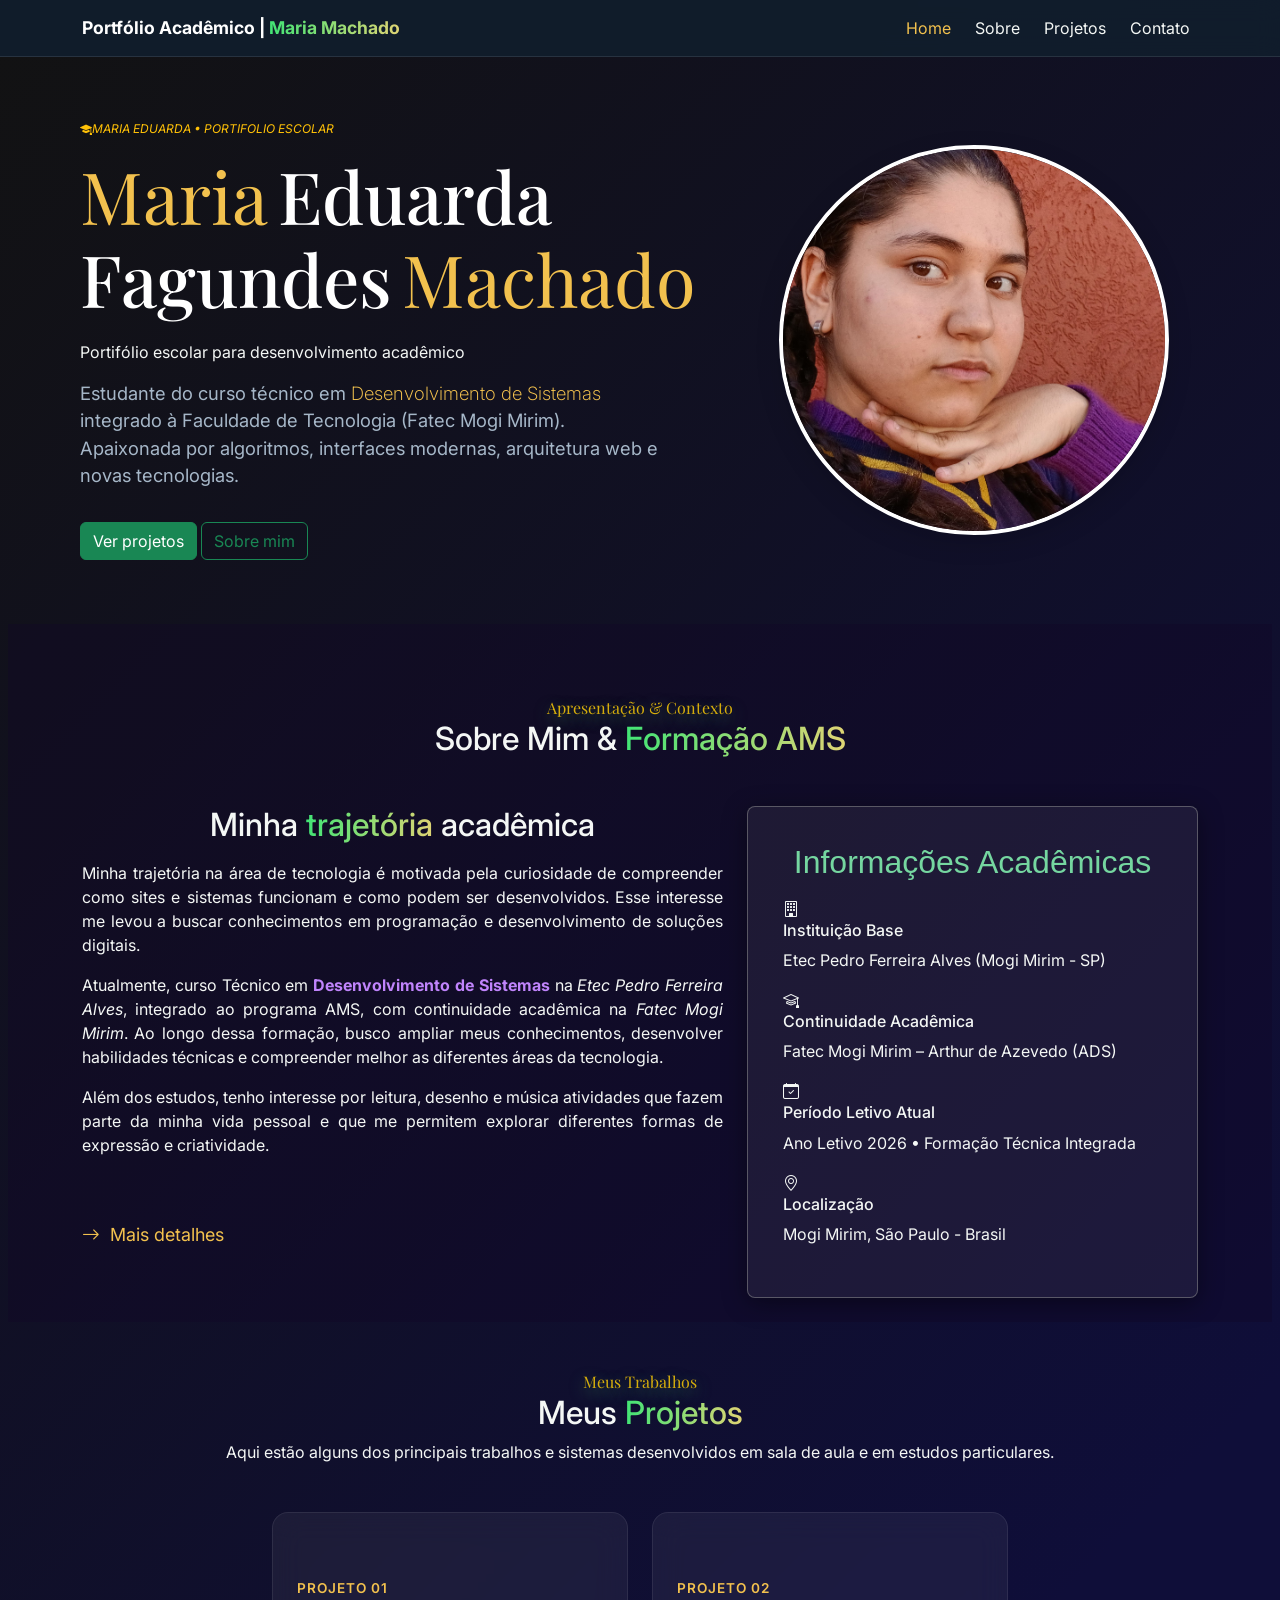
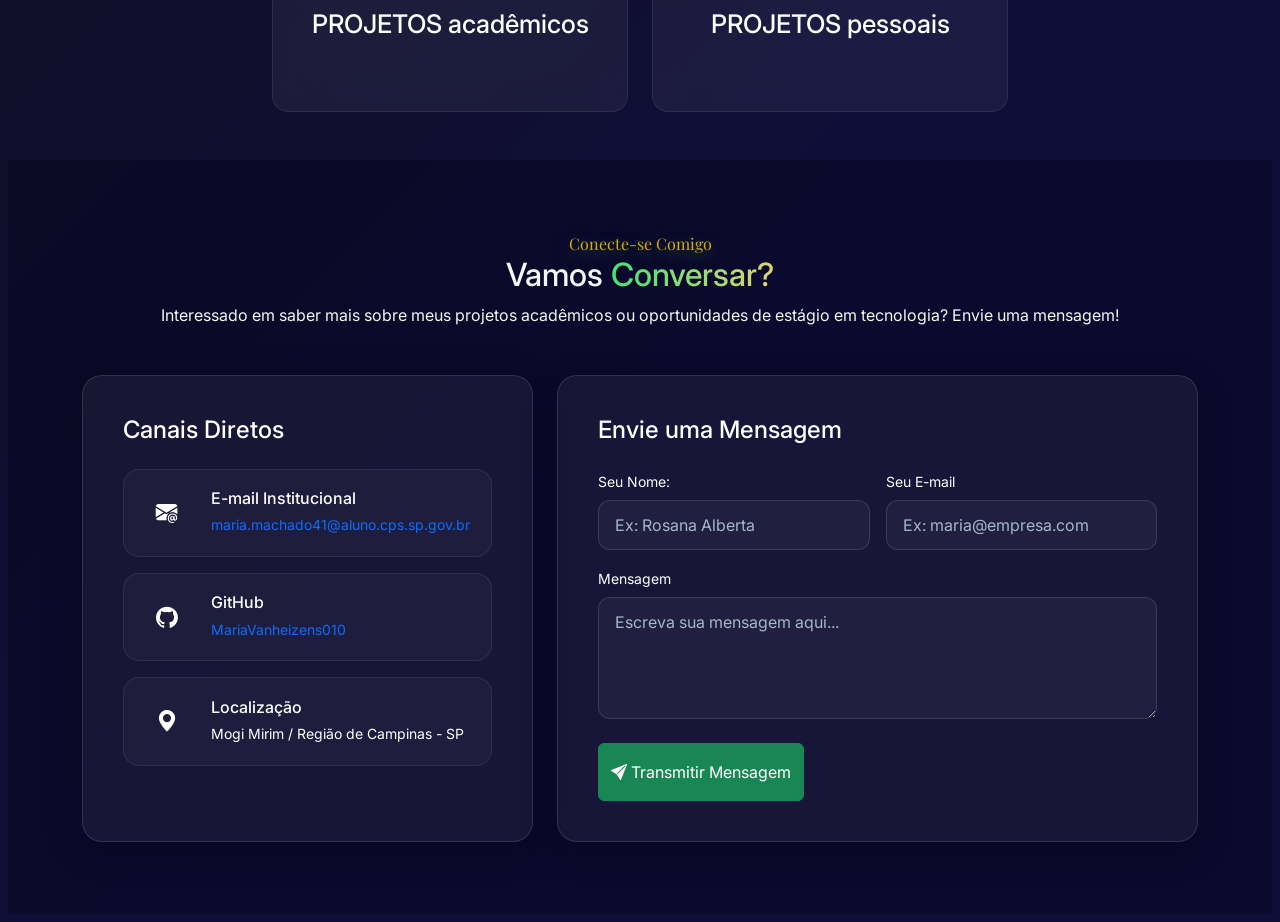
==== commit 57bac654: "Add files via upload" ====
--- a/index.html
+++ b/index.html
@@ -61,7 +61,6 @@
                     <span class="navbar-toggler-icon"></span>
                 </button>
 
-                <!-- Links do menu -->
                 <div class="collapse navbar-collapse" id="navbarNav">
                     <ul class="navbar-nav ms-auto">
                         <li class="nav-item">
@@ -120,7 +119,7 @@
                         <!-- BOTÕES -->
                         <div class="hero-botoes mt-4">
                             <a href="#projetos" class="btn btn-success">Ver projetos</a>
-                            <a href="#sobre" class="btn btn-outline-secondary">Sobre mim</a>
+                            <a href="#sobre" class="btn btn-outline-success">Sobre mim</a>
                         </div>
                     </div>
                     <div class="col-lg-5">
@@ -175,11 +174,10 @@
                                 pessoal e que me permitem explorar diferentes formas
                                 de expressão e criatividade.
                             </p>
-                            <p>
-                                Realizei alguns cursos que possibilitaram o meu aprimoramento na área e também para
-                                entreterimento. Cursos na<strong> Fundação Bradesco|Escola virtual</strong> e CineArt Atualmente.
-                            </p>
-                        </div>
+                        </div>
+                        <button class="btn-voltar mt-5" onclick="window.location.href = 'sobre.html'">
+                            <i class="bi bi-arrow-right"></i> Mais detalhes
+                        </button>
                     </div>
                     <!-- Card Ficha Técnica & Informações Rápidas -->
                     <div class="col-lg-5">
--- a/css/style.css
+++ b/css/style.css
@@ -33,7 +33,7 @@
 --glass-shadow-glow: 0 10px 40px rgba(117, 214, 160, 0.12);
 
 /* ===== CORES DE APOIO ===== */
---accent-violet: #75D6A0;
+--accent-green: #4db17a;
 --accent-blue: #8CB9E8;
 --white: #FFFFFF;
 
@@ -54,7 +54,7 @@
     color: #C084FC;
 }
 html {
-    background: #070118;
+    background: #06011d;
     overflow-x: hidden;
     overscroll-behavior: none;
 }
@@ -63,7 +63,7 @@
     min-height: 100vh;
     overflow-x: hidden;
 
-    background: linear-gradient(135deg, #1d1121, #0f0e39 70%);
+    background: linear-gradient(135deg, #121212, #0f0e39 70%);
 
     color: var(--text);
     margin: 0;
@@ -359,6 +359,51 @@
     color: var(--text);
 }
 
+.btn-voltar {
+    background: none;
+    border: none;
+    color: var(--gold);
+    font-size: 18px;
+    cursor: pointer;
+    padding: 0;
+}
+
+.btn-voltar i {
+    margin-right: 5px;
+}
+
+.btn-voltar:hover {
+    color: var(--accent-green) ;
+    transition: var(--transition-smooth);
+}
+.sobre-description{
+    font-size: 1.15rem;
+    color: var(--muted);
+    max-width: 580px;
+    margin-bottom: 2rem; 
+    text-align: justify;   
+}
+
+
+.sobre-mim-grid {
+    display: grid;
+    grid-template-columns: repeat(3, 1fr);
+    gap: 12px;
+}
+.assuntos{
+    border: 1px solid #ccc;
+    border-radius: 12px;
+    padding: 25px;
+    text-align: center;
+
+}
+
+.assuntos:hover {
+    transition: var(--transition-smooth);
+    transform: translateY(-3px);
+    box-shadow: 0 5px 15px rgba(0, 0, 0, 0.15);
+    border-color: #7fad94;
+}
 
 /*===================================================================================================================================================*/
 /*-------------PROJETOS-------------*/
@@ -433,7 +478,7 @@
 
 .tecnologias span:hover {
     background: rgba(139, 92, 246, 0.15); /* Um toque de roxo acentuado */
-    border-color: var(--accent-violet, #8b5cf6);
+    border-color: var(--accent-green, #8b5cf6);
     color: #ffffff;
     transform: translateY(-2px);
 }
@@ -564,7 +609,7 @@
 
 .form-control-glass:focus {
     background: rgba(255, 255, 255, 0.07) !important;
-    border-color: var(--accent-violet) !important;
+    border-color: var(--accent-green) !important;
     box-shadow: 0 0 0 3px rgba(139, 92, 246, 0.25) !important;
     color: #ffffff !important;
 }
@@ -578,10 +623,6 @@
 body {
     overflow-x: hidden;
 }
-
-/*===================================================================================================================================================*/
-/*-------------Contato-------------*/
-/*===================================================================================================================================================*/
 
 @media (max-width: 768px) {
     .projeto-destaque-trabalho {
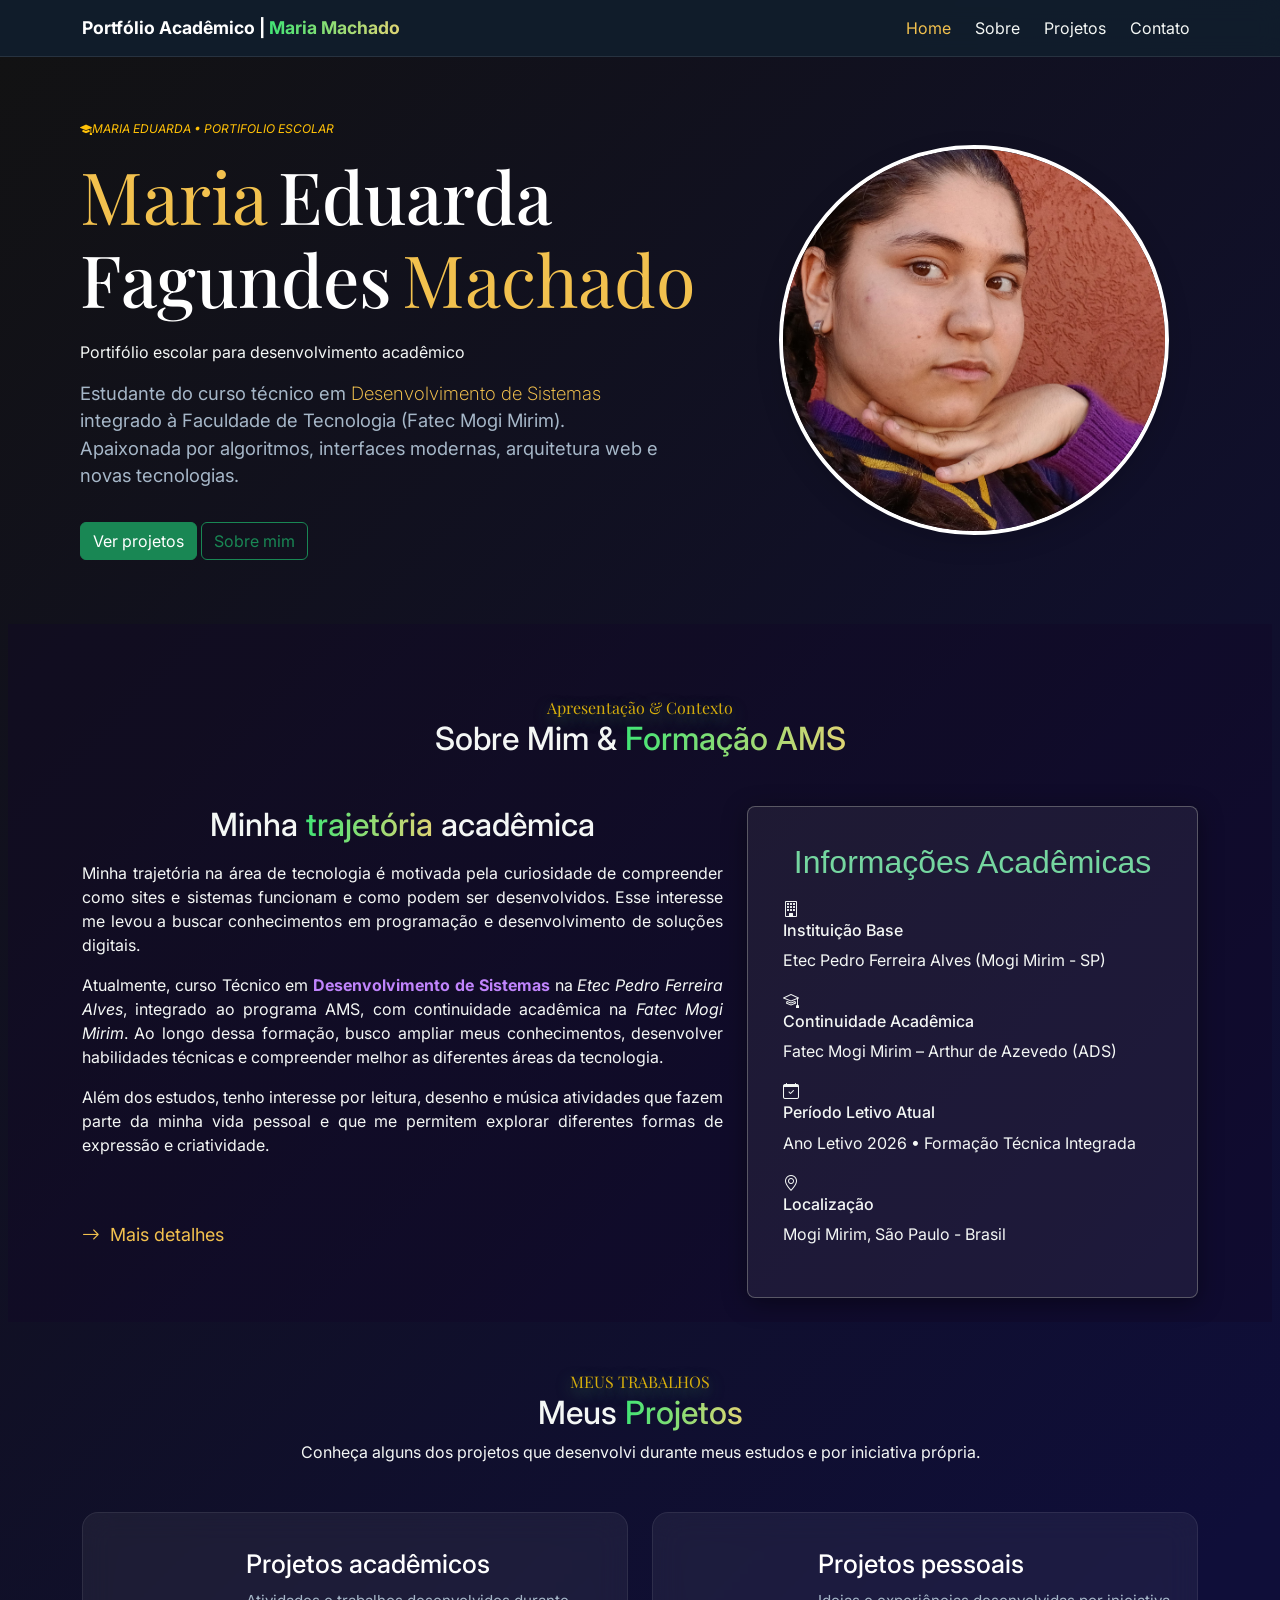
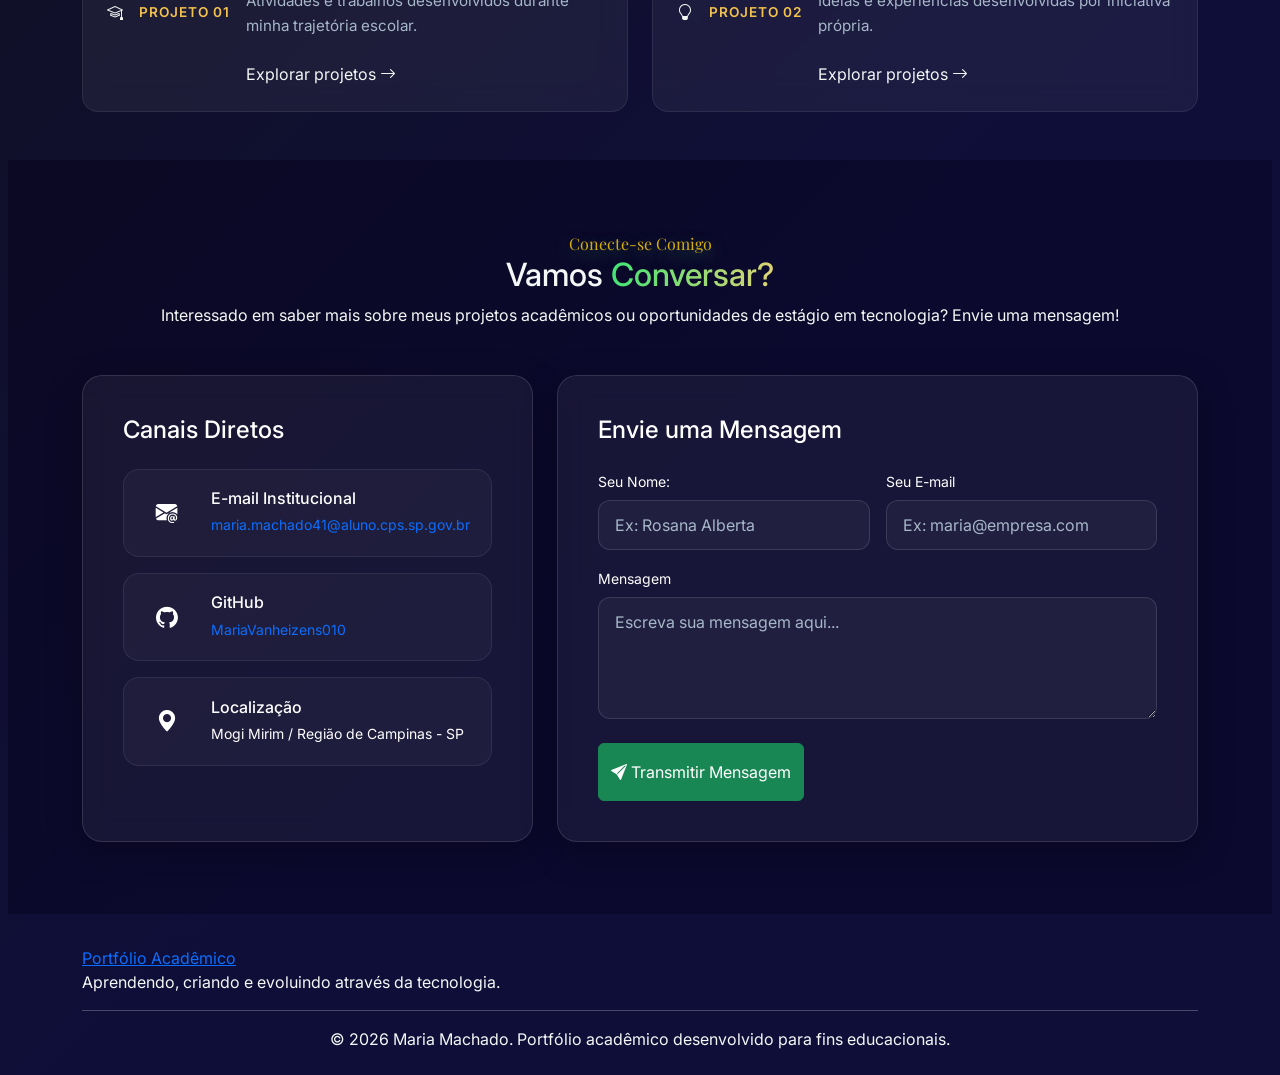
==== commit 02d79454: "Portifólio Acadêmico última atualização" ====
--- a/index.html
+++ b/index.html
@@ -234,46 +234,59 @@
         <!--==================================================================================================-->
 
 
+
         <section id="projetos" class="py-5">
             <div class="container projetos-section">
                 <div class="section-title-wrap text-center">
-                    <span class="section-tag">Meus Trabalhos</span>
-                    <h2 class="section-title">Meus <span class="text-gradient-color">Projetos</span></h2>
-                    <p class="section-subtitle">
-                        Aqui estão alguns dos principais trabalhos e sistemas desenvolvidos em sala de aula e em estudos
-                        particulares.
+                    <span class="section-tag">MEUS TRABALHOS</span>
+                    <h2 class="section-title">
+                        Meus <span class="text-gradient-color">Projetos</span>
+                    </h2>
+                    <p class="section-subtitle projetos-description">
+                        Conheça alguns dos projetos que desenvolvi durante
+                        meus estudos e por iniciativa própria.
                     </p>
                 </div>
 
-                <div class="row g-4">
-                    <div class="col-12 col-md-2"></div>
-
-                    <div class="col-12 col-md-4">
-                        <article>
-                            <a href="projetos.html#projetos-sala" class="projeto-link">
-                                <div class="projeto-destaque">
-                                    <div class="projeto-conteudo">
-                                        <span class="projeto-numero">PROJETO 01</span>
-                                        <h3 class="text-center">PROJETOS acadêmicos</h3>
-                                    </div>
-                                </div>
-                            </a>
-                        </article>
-                    </div>
-
-                    <div class="col-12 col-md-4">
-                        <article>
-                            <a href="projetos.html#projetos-casa" class="projeto-link">
-                                <div class="projeto-destaque">
-                                    <div class="projeto-conteudo">
-                                        <span class="projeto-numero">PROJETO 02</span>
-                                        <h3 class="text-center">PROJETOS pessoais</h3>
-                                    </div>
-                                </div>
-                            </a>
-                        </article>
-                    </div>
-                    <div class="col-12 col-md-2"></div>
+                <div class="row g-4 projetos-grid">
+
+                    <div class="col-12 col-md-6">
+                        <a href="projetos.html#projetos-sala" class="projeto-link">
+                            <article class="projeto-destaque">
+                                <i class="bi bi-mortarboard projeto-icon"></i>
+                                <span class="projeto-numero"> PROJETO 01 </span>
+
+                                <div class="projeto-conteudo">
+                                    <h3>Projetos acadêmicos</h3>
+                                    <p>
+                                        Atividades e trabalhos desenvolvidos
+                                        durante minha trajetória escolar.
+                                    </p>
+                                    <span class="projeto-acao"> Explorar projetos <i class="bi bi-arrow-right"></i>
+                                    </span>
+                                </div>
+                            </article>
+                        </a>
+                    </div>
+
+                    <div class="col-12 col-md-6">
+                        <a href="projetos.html#projetos-casa" class="projeto-link">
+                            <article class="projeto-destaque">
+                                <i class="bi bi-lightbulb projeto-icon"></i>
+                                <span class="projeto-numero"> PROJETO 02</span>
+                                <div class="projeto-conteudo">
+                                    <h3>Projetos pessoais</h3>
+                                    <p>
+                                        Ideias e experiências desenvolvidas
+                                        por iniciativa própria.
+                                    </p>
+                                    <span class="projeto-acao"> Explorar projetos <i class="bi bi-arrow-right"></i>
+                                    </span>
+                                </div>
+                            </article>
+                        </a>
+                    </div>
+
                 </div>
             </div>
         </section>
@@ -301,7 +314,7 @@
                         <div class="glass-panel contact-card h-100">
                             <h3 class="h4 text-white mb-4">Canais Diretos</h3>
 
-                            <a href="mailto:aluno@etec.sp.gov.br"
+                            <a href="maria.machado41@aluno.cps.sp.gov.br"
                                 class="contact-method-pill text-decoration-none d-flex">
                                 <div class="contact-icon bg-grad-violet text-white">
                                     <i class="bi bi-envelope-at-fill"></i>
@@ -373,12 +386,37 @@
                 </div>
             </div>
         </section>
-
-        <!--==================================================================================================-->
-        <!--============================ FOOTER =====================================================-->
-        <!--==================================================================================================-->
-
     </main>
+    <!--==================================================================================================-->
+    <!--============================ FOOTER =====================================================-->
+    <!--==================================================================================================-->
+
+
+    <footer class="footer-portfolio ">
+        <div class="container py-4">
+            <div class="row align-items-center gy-4">
+                <div class="col-12 col-md-6 text-center text-md-start">
+                    <a href="index.html#home" class="footer-brand">
+                        Portfólio Acadêmico
+                    </a>
+
+                    <p class="footer-description mb-0">
+                        Aprendendo, criando e evoluindo através da tecnologia.
+                    </p>
+                </div>
+            </div>
+
+            <hr class="footer-divider">
+            <!-- Direitos autorais -->
+            <div class="text-center footer-bottom">
+                <p class="mb-0">
+                    &copy; 2026 Maria Machado.
+                    Portfólio acadêmico desenvolvido para fins educacionais.
+                </p>
+            </div>
+        </div>
+    </footer>
+
     <script src="https://cdn.jsdelivr.net/npm/bootstrap@5.3.8/dist/js/bootstrap.bundle.min.js"></script>
 </body>
 
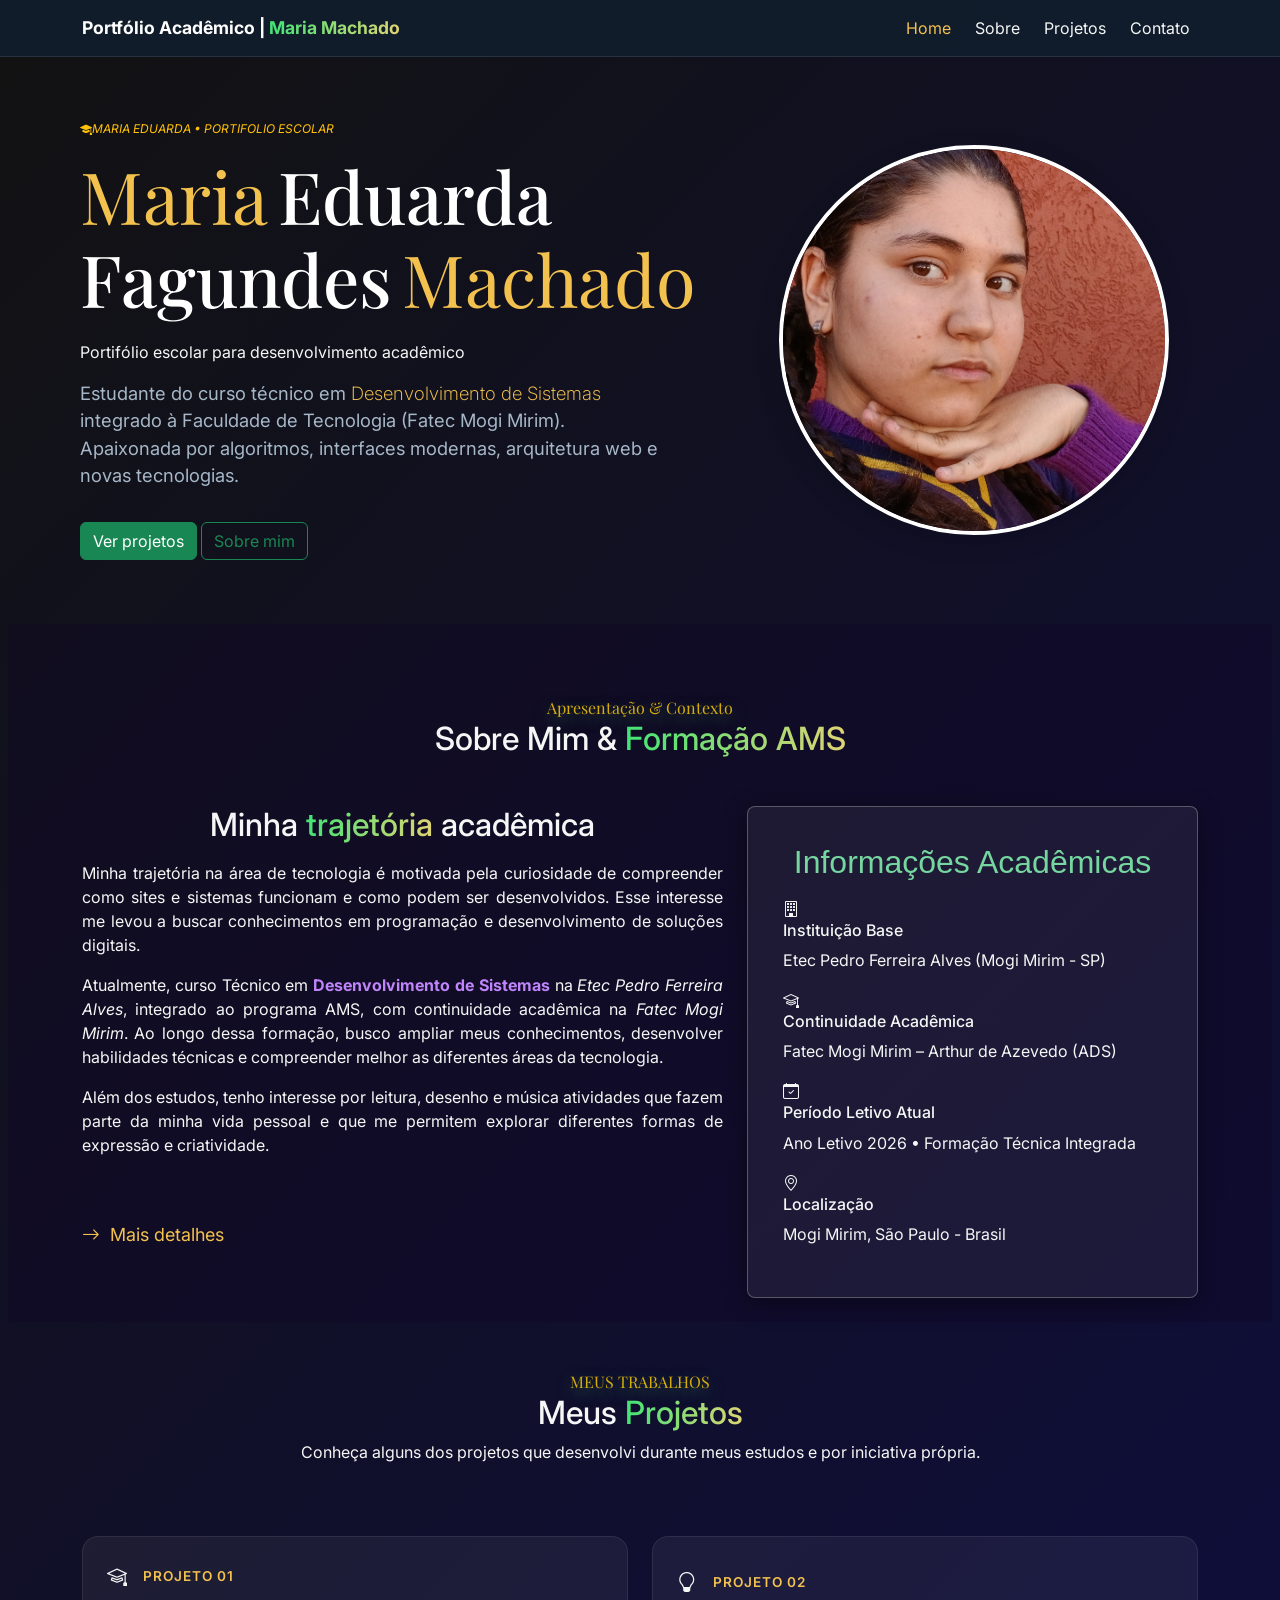
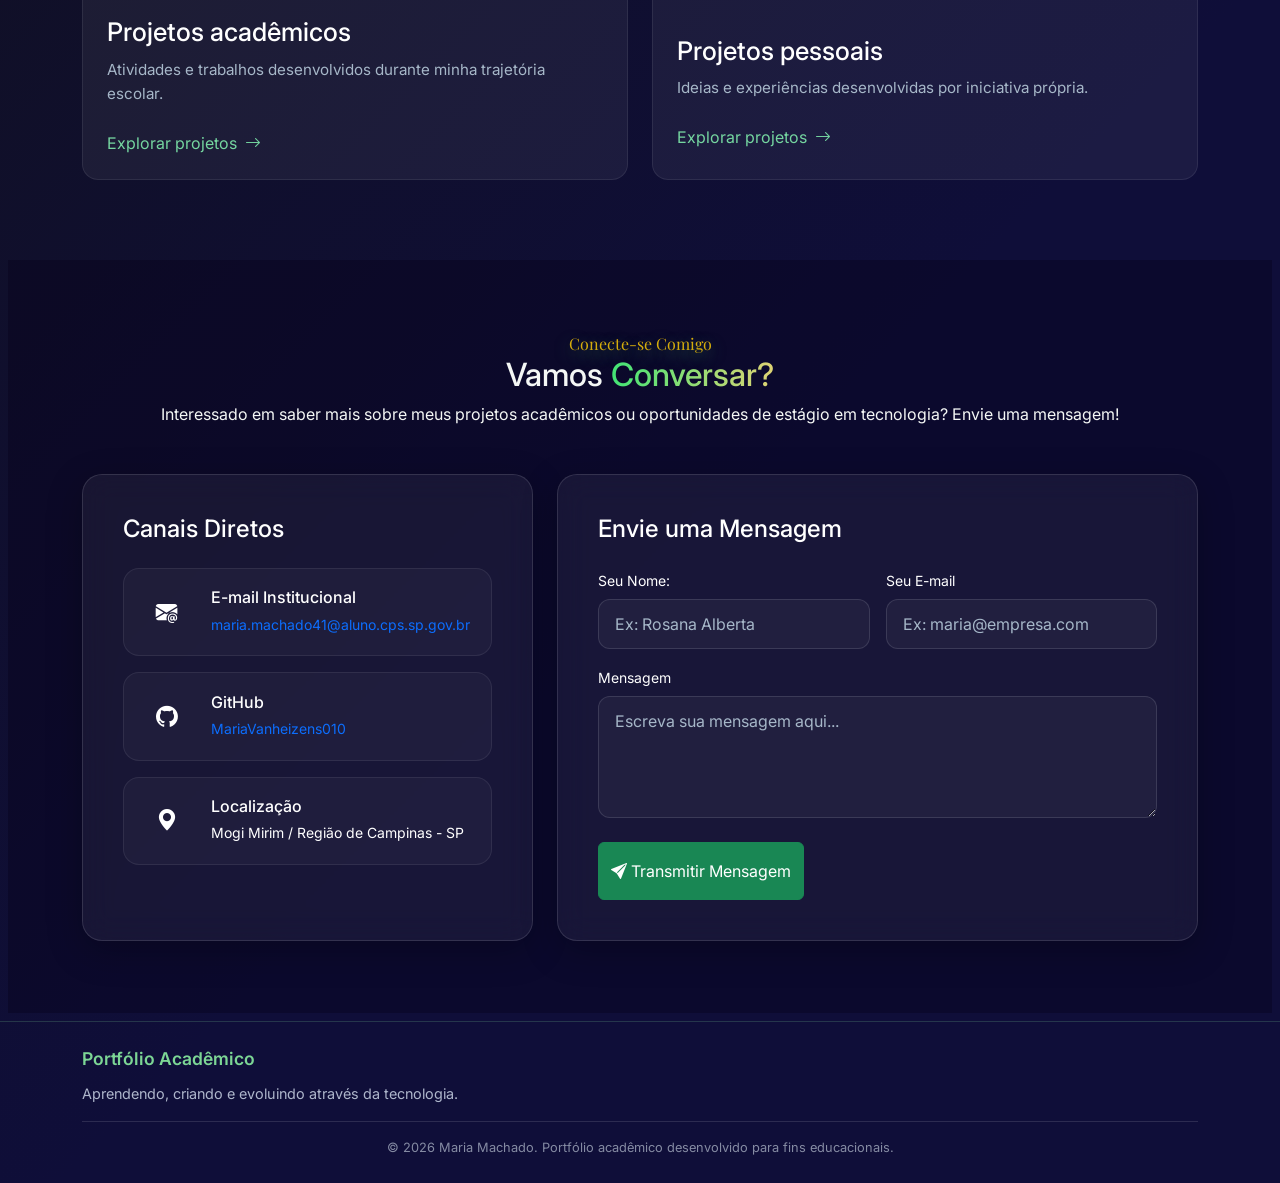
==== commit e8f13b8d: "Add files via upload" ====
--- a/index.html
+++ b/index.html
@@ -254,7 +254,7 @@
                         <a href="projetos.html#projetos-sala" class="projeto-link">
                             <article class="projeto-destaque">
                                 <i class="bi bi-mortarboard projeto-icon"></i>
-                                <span class="projeto-numero"> PROJETO 01 </span>
+                                <span class="projeto-numero">PROJETO 01</span>
 
                                 <div class="projeto-conteudo">
                                     <h3>Projetos acadêmicos</h3>
@@ -396,9 +396,7 @@
         <div class="container py-4">
             <div class="row align-items-center gy-4">
                 <div class="col-12 col-md-6 text-center text-md-start">
-                    <a href="index.html#home" class="footer-brand">
-                        Portfólio Acadêmico
-                    </a>
+                    <a href="index.html#home" class="footer-brand"> Portfólio Acadêmico</a>
 
                     <p class="footer-description mb-0">
                         Aprendendo, criando e evoluindo através da tecnologia.
--- a/css/style.css
+++ b/css/style.css
@@ -1,45 +1,45 @@
 :root {
-   /*Fontes*/
+    /*Fontes*/
     --font-inner: 'Inter', sans-serif;
     --font-Montserrat: 'Montserrat', sans-serif;
     --font-Roboto: 'Roboto', sans-serif;
     --font-titulo: 'Playfair Display', serif;
 
-/* ===== CORES GERAIS ===== */
---gold: #F2C14E;
---text: #F4F7F5;
---muted: #A6B7C8;
---green: #75D6A0;
-
-/* ===== FUNDO E NAVEGAÇÃO ===== */
---bg-principal: #101D2C;
---bg-secundario: #182B3D;
---bg-navbar: rgba(16, 29, 44, 0.94);
-
-/* ===== SEÇÃO SOBRE ===== */
---bg-painel: rgba(255, 255, 255, 0.06);
---title: #75D6A0;
-
-/* ===== PROJETOS ===== */
---shadow-bg: rgba(117, 214, 160, 0.12);
---projeto-borda: rgba(255, 255, 255, 0.12);
-
-/* ===== EFEITO GLASS ===== */
---glass-bg: rgba(255, 255, 255, 0.055);
---glass-blur: blur(15px);
---glass-border: 1px solid rgba(255, 255, 255, 0.12);
---glass-border-hover: 1px solid rgba(117, 214, 160, 0.45);
---glass-shadow: 0 10px 35px rgba(0, 0, 0, 0.25);
---glass-shadow-glow: 0 10px 40px rgba(117, 214, 160, 0.12);
-
-/* ===== CORES DE APOIO ===== */
---accent-green: #4db17a;
---accent-blue: #8CB9E8;
---white: #FFFFFF;
-
-/* ===== TRANSIÇÕES ===== */
---transition-fast: 0.2s ease;
---transition-smooth: 0.3s ease;
+    /* ===== CORES GERAIS ===== */
+    --gold: #F2C14E;
+    --text: #F4F7F5;
+    --muted: #A6B7C8;
+    --green: #75D6A0;
+
+    /* ===== FUNDO E NAVEGAÇÃO ===== */
+    --bg-principal: #101D2C;
+    --bg-secundario: #182B3D;
+    --bg-navbar: rgba(16, 29, 44, 0.94);
+
+    /* ===== SEÇÃO SOBRE ===== */
+    --bg-painel: rgba(255, 255, 255, 0.06);
+    --title: #75D6A0;
+
+    /* ===== PROJETOS ===== */
+    --shadow-bg: rgba(117, 214, 160, 0.12);
+    --projeto-borda: rgba(255, 255, 255, 0.12);
+
+    /* ===== EFEITO GLASS ===== */
+    --glass-bg: rgba(255, 255, 255, 0.055);
+    --glass-blur: blur(15px);
+    --glass-border: 1px solid rgba(255, 255, 255, 0.12);
+    --glass-border-hover: 1px solid rgba(117, 214, 160, 0.45);
+    --glass-shadow: 0 10px 35px rgba(0, 0, 0, 0.25);
+    --glass-shadow-glow: 0 10px 40px rgba(117, 214, 160, 0.12);
+
+    /* ===== CORES DE APOIO ===== */
+    --accent-green: #4db17a;
+    --accent-blue: #8CB9E8;
+    --white: #FFFFFF;
+
+    /* ===== TRANSIÇÕES ===== */
+    --transition-fast: 0.2s ease;
+    --transition-smooth: 0.3s ease;
 
 
 }
@@ -50,9 +50,11 @@
     background-clip: text;
     -webkit-text-fill-color: transparent;
 }
-strong{
+
+strong {
     color: #C084FC;
 }
+
 html {
     background: #06011d;
     overflow-x: hidden;
@@ -220,10 +222,12 @@
     padding: 4px;
     margin: 4px;
 }
-.container-inicial{
+
+.container-inicial {
     width: min(1120px, 96%);
     margin: 0 auto;
 }
+
 .hero-section {
     position: relative;
     padding: 7rem 0 4rem;
@@ -288,7 +292,7 @@
     box-shadow: 0 8px 25px rgba(0, 0, 0, 0.15);
 
     transition: transform 0.3s ease,
-                box-shadow 0.3s ease;
+        box-shadow 0.3s ease;
 }
 
 .foto-perfil:hover {
@@ -311,7 +315,7 @@
     background-color: #1007265f;
 }
 
-.mim-sobre{
+.mim-sobre {
     text-align: justify;
 }
 
@@ -373,15 +377,16 @@
 }
 
 .btn-voltar:hover {
-    color: var(--accent-green) ;
+    color: var(--accent-green);
     transition: var(--transition-smooth);
 }
-.sobre-description{
+
+.sobre-description {
     font-size: 1.15rem;
     color: var(--muted);
     max-width: 580px;
-    margin-bottom: 2rem; 
-    text-align: justify;   
+    margin-bottom: 2rem;
+    text-align: justify;
 }
 
 
@@ -390,7 +395,8 @@
     grid-template-columns: repeat(3, 1fr);
     gap: 12px;
 }
-.assuntos{
+
+.assuntos {
     border: 1px solid #ccc;
     border-radius: 12px;
     padding: 25px;
@@ -405,58 +411,137 @@
     border-color: #7fad94;
 }
 
+.assuntos ul {
+    text-align: justify !important;
+}
+
+.assuntos li:hover {
+    color: var(--gold);
+
+}
+
 /*===================================================================================================================================================*/
 /*-------------PROJETOS-------------*/
 /*===================================================================================================================================================*/
 
-section#projetos {
-    padding: 2px;
-}
-
-.projeto-destaque {
+/* ========================================
+   1. PÁGINA INICIAL — SEÇÃO DE PROJETOS
+======================================== */
+
+#projetos {
+    padding: 50px 0;
+}
+
+/* Cartões da página inicial */
+#projetos .projeto-destaque {
     display: flex;
     flex-direction: row;
+    flex-wrap: wrap;
     align-items: center;
-    justify-content: space-between;
+
+    width: 100%;
+    height: 100%;
+    min-height: 220px;
+    padding: 1.5rem;
+    gap: 1rem;
+
+    box-sizing: border-box;
     border: 1px solid rgba(255, 255, 255, 0.08);
     border-radius: 16px;
     background: var(--glass-bg, rgba(255, 255, 255, 0.045));
-    backdrop-filter: var(--glass-blur, blur(15px));
-    transition: var(--transition-smooth, 0.3s ease);
-    min-height: 200px; 
-    padding: 1.5rem;  
-    gap: 1rem;
-}
-
-.projeto-destaque:hover {
-    border-color: rgba(124, 214, 149, 0.45);
+
+    transition: border-color 0.3s ease,
+                background-color 0.3s ease,
+                transform 0.3s ease,
+                box-shadow 0.3s ease;
+}
+
+/* Efeito ao passar o mouse */
+#projetos .projeto-link:hover .projeto-destaque {
+    border-color: rgba(124, 214, 149, 0.6);
+    background-color: rgba(255, 255, 255, 0.07);
     transform: translateY(-4px);
     box-shadow: 0 10px 30px rgba(0, 0, 0, 0.3);
 }
+
+/* Links dos cartões */
+.projeto-link {
+    display: block;
+    height: 100%;
+    color: inherit;
+    text-decoration: none;
+}
+
+.projeto-link:hover {
+    color: inherit;
+    text-decoration: none;
+}
+
+/* Ícones, números e conteúdo */
+.projeto-icon {
+    flex-shrink: 0;
+    font-size: 20px;
+    margin: 0;
+}
+
 .projeto-numero {
+    display: inline-block;
+    width: auto;
+    margin: 0;
+
+    color: var(--gold, #f2c14e);
     font-size: 0.85rem;
-    color: var(--gold);
     font-weight: 600;
     letter-spacing: 1px;
 }
 
-.projeto-conteudo {
-    flex: 1;
+#projetos .projeto-conteudo {
+    flex: 0 0 100%;
+    width: 100%;
     min-width: 0;
 }
 
-.projeto-conteudo h3 {
+#projetos .projeto-conteudo h3 {
+    margin: 10px 0;
+    color: #ffffff;
     font-size: 1.6rem;
-    margin: 10px 0 10px;
-    color: white;
-}
-
-.projeto-conteudo p {
-    color: var(--muted);
+}
+
+#projetos .projeto-conteudo p {
+    margin-bottom: 1.5rem;
+    color: var(--muted, #aeb6cb);
     font-size: 0.95rem;
     line-height: 1.6;
-    margin-bottom: 1.5rem;
-}
+}
+
+/* Texto de ação */
+#projetos .projeto-acao {
+    display: inline-flex;
+    align-items: center;
+    gap: 8px;
+
+    color: var(--green);
+    transition: color 0.3s ease;
+}
+
+#projetos .projeto-link:hover .projeto-acao {
+    color: var(--gold, #f2c14e);
+}
+
+/* Espaçamento da grade */
+#projetos .projetos-grid {
+    margin-top: 1rem;
+    margin-bottom: 2rem;
+}
+
+#projetos .projetos-grid > div {
+    display: flex;
+}
+
+
+/* ========================================
+   2. TECNOLOGIAS DOS PROJETOS
+======================================== */
 
 .tecnologias {
     display: flex;
@@ -467,21 +552,31 @@
 
 .tecnologias span {
     padding: 6px 12px;
-    background: rgba(255, 255, 255, 0.03); /* Fundo translúcido sutil */
-    border: 1px solid rgba(255, 255, 255, 0.1); /* Borda suave */
+
+    background: rgba(255, 255, 255, 0.03);
+    border: 1px solid rgba(255, 255, 255, 0.1);
     border-radius: 20px;
-    color: var(--text);
+
+    color: var(--text, #e7e8f5);
     font-size: 0.8rem;
     font-weight: 500;
-    transition: var(--transition-fast, 0.2s ease);
+
+    transition: background-color 0.2s ease,
+                border-color 0.2s ease,
+                transform 0.2s ease;
 }
 
 .tecnologias span:hover {
-    background: rgba(139, 92, 246, 0.15); /* Um toque de roxo acentuado */
-    border-color: var(--accent-green, #8b5cf6);
+    background: rgba(139, 92, 246, 0.15);
+    border-color: #8b5cf6;
     color: #ffffff;
     transform: translateY(-2px);
 }
+
+
+/* ========================================
+   3. IMAGENS DOS PROJETOS
+======================================== */
 
 .projeto-imagem {
     flex: 1;
@@ -495,8 +590,37 @@
     object-fit: cover;
     border-radius: 12px;
 }
+
+
+/* ========================================
+   4. PÁGINA projetos.html
+======================================== */
+
+/* Apresentação */
+.projetos-hero {
+    padding-top: 100px;
+}
+
+.projetos-hero h1,
+.projetos-hero p,
+.secao-projetos .section-title {
+    color: #f5f5ff;
+}
+
+.projetos-hero p {
+    line-height: 1.7;
+}
+
+.projetos-hero .text-gradient-color {
+    background: linear-gradient(90deg, #43e97b, #a8e063);
+    -webkit-background-clip: text;
+    background-clip: text;
+    -webkit-text-fill-color: transparent;
+}
+
+/* Espaçamento das seções */
 .projetos-sala,
-.projetos-casa{
+.projetos-casa {
     padding: 2rem;
     margin-top: 4px;
 }
@@ -504,50 +628,170 @@
 .secao-projetos .section-title-wrap {
     margin-bottom: 2rem;
 }
-.secao-projetos .row {
-    margin-top: 1rem;
-    margin-bottom: 2rem;
-}
-
-.projeto-link {
+
+.secao-projetos .section-tag,
+.secao-projetos .projeto-numero {
+    color: #f2c14e;
+}
+
+/* Cartões da página de projetos */
+.secao-projetos .projeto-destaque {
+    display: flex;
+    flex-direction: row;
+    flex-wrap: nowrap;
+    align-items: flex-start;
+    justify-content: flex-start;
+    gap: 24px;
+
+    width: 100%;
+    height: 100%;
+    min-height: 200px;
+    padding: 24px;
+
+    box-sizing: border-box;
+    background: var(--glass-bg, rgba(255, 255, 255, 0.045));
+    border: 1px solid rgba(255, 255, 255, 0.08);
+    border-radius: 16px;
+
+    transition: border-color 0.3s ease,
+                transform 0.3s ease,
+                box-shadow 0.3s ease;
+}
+
+/* Hover dos cartões */
+.secao-projetos .projeto-link:hover .projeto-destaque {
+    border-color: rgba(124, 214, 149, 0.5);
+    transform: translateY(-4px);
+    box-shadow: 0 10px 30px rgba(0, 0, 0, 0.3);
+}
+
+/* Imagens ao lado do conteúdo */
+.secao-projetos .projeto-imagem {
+    flex: 0 0 52%;
+    max-width: 52%;
+    min-width: 0;
+}
+
+.secao-projetos .projeto-imagem img {
     display: block;
+    width: 100%;
+    height: 240px;
+    object-fit: cover;
+    border-radius: 12px;
+}
+
+/* Texto dos cartões */
+.secao-projetos .projeto-conteudo {
+    flex: 1 1 0%;
+    width: auto;
+    min-width: 0;
+}
+
+.secao-projetos .projeto-conteudo h3 {
+    margin: 10px 0;
+    color: #f5f5ff;
+    font-size: 1.6rem;
+}
+
+.secao-projetos .projeto-conteudo p {
+    margin-bottom: 1.5rem;
+    color: var(--muted, #aeb6cb);
+    font-size: 0.95rem;
+    line-height: 1.6;
+}
+
+/* Links sem sublinhado */
+.secao-projetos .projeto-link,
+.secao-projetos .projeto-link:hover {
+    display: block;
+    height: 100%;
     color: inherit;
     text-decoration: none;
 }
 
-.projeto-link:hover {
-    color: inherit;
-    text-decoration: none;
-}
-
-#projetos .row.g-4 {
-    display: flex;
-    flex-direction: row;
-    flex-wrap: wrap;
-}
-#projetos .row > .col-md-6 {
-    flex: 0 0 50%;
-    max-width: 50%;
-}
-#projetos .projeto-link {
-    display: block;
-    height: 100%;
-}
-
-#projetos .projeto-destaque {
-    height: 100%;
-    box-sizing: border-box;
-}
-
-.projetos-hero{
-     padding-top: 100px;
-}
+/* Etiqueta de projeto em andamento */
+.secao-projetos .projeto-status {
+    display: inline-flex;
+    align-items: center;
+    gap: 8px;
+
+    padding: 7px 12px;
+    border-radius: 20px;
+    background: rgba(242, 193, 78, 0.1);
+    border: 1px solid rgba(242, 193, 78, 0.25);
+
+    color: #f2c14e;
+    font-size: 0.8rem;
+}
+
+.secao-projetos .projeto-em-breve {
+    display: inline-flex;
+    align-items: center;
+    gap: 8px;
+
+    color: #7cd695;
+    font-size: 0.9rem;
+}
+
+
+/* ========================================
+   5. RESPONSIVIDADE
+======================================== */
+
+@media (max-width: 767px) {
+    #projetos {
+        padding: 35px 0;
+    }
+
+    #projetos .projeto-destaque {
+        min-height: 180px;
+        padding: 1.25rem;
+    }
+
+    #projetos .projeto-conteudo h3 {
+        font-size: 1.3rem;
+    }
+
+    .secao-projetos .projeto-destaque {
+        flex-direction: column;
+        flex-wrap: wrap;
+        gap: 18px;
+        padding: 18px;
+    }
+
+    .secao-projetos .projeto-imagem {
+        flex: 0 0 auto;
+        width: 100%;
+        max-width: 100%;
+    }
+
+    .secao-projetos .projeto-imagem img {
+        height: auto;
+        max-height: 280px;
+    }
+
+    .secao-projetos .projeto-conteudo {
+        flex: 1 1 auto;
+        width: 100%;
+    }
+
+    .secao-projetos .projeto-conteudo h3 {
+        font-size: 1.35rem;
+    }
+
+    .projetos-sala,
+    .projetos-casa {
+        padding: 1rem;
+    }
+}
+
 /*===================================================================================================================================================*/
 /*-------------Contato-------------*/
 /*===================================================================================================================================================*/
-#contato{
+#contato {
     background-color: #0701185f;
 }
+
 .contact-card {
     padding: 2.5rem;
     color: white;
@@ -641,3 +885,64 @@
         object-fit: contain;
     }
 }
+
+
+
+
+
+/* ========================================
+   FOOTER — PORTFÓLIO ACADÊMICO
+======================================== */
+
+.footer-portfolio {
+    border-top: 1px solid rgba(124, 214, 149, 0.2);
+    padding-top: 0px;
+}
+
+/* Nome do portfólio */
+.footer-brand {
+    display: inline-block;
+    margin-bottom: 10px;
+
+    color: #7cd695;
+    font-size: 1.1rem;
+    font-weight: 600;
+    text-decoration: none !important;
+
+    transition: color 0.3s ease;
+}
+
+.footer-brand:hover {
+    color: #f2c14e;
+}
+
+/* Texto final */
+.footer-bottom {
+    color: #858ba3;
+    font-size: 0.8rem;
+    line-height: 1.6;
+}
+/* Footer do portfólio */
+.footer-portfolio {
+    border-top: 1px solid rgba(124, 214, 149, 0.2);
+}
+
+.footer-brand {
+    display: inline-block;
+    margin-bottom: 10px;
+    color: #7cd695;
+    font-size: 1.1rem;
+    font-weight: 600;
+    text-decoration: none;
+}
+
+.footer-description {
+    color: #aeb6cb;
+    font-size: 0.9rem;
+    line-height: 1.6;
+}
+
+.footer-divider {
+    border-color: rgba(255, 255, 255, 0.12);
+    opacity: 1;
+}
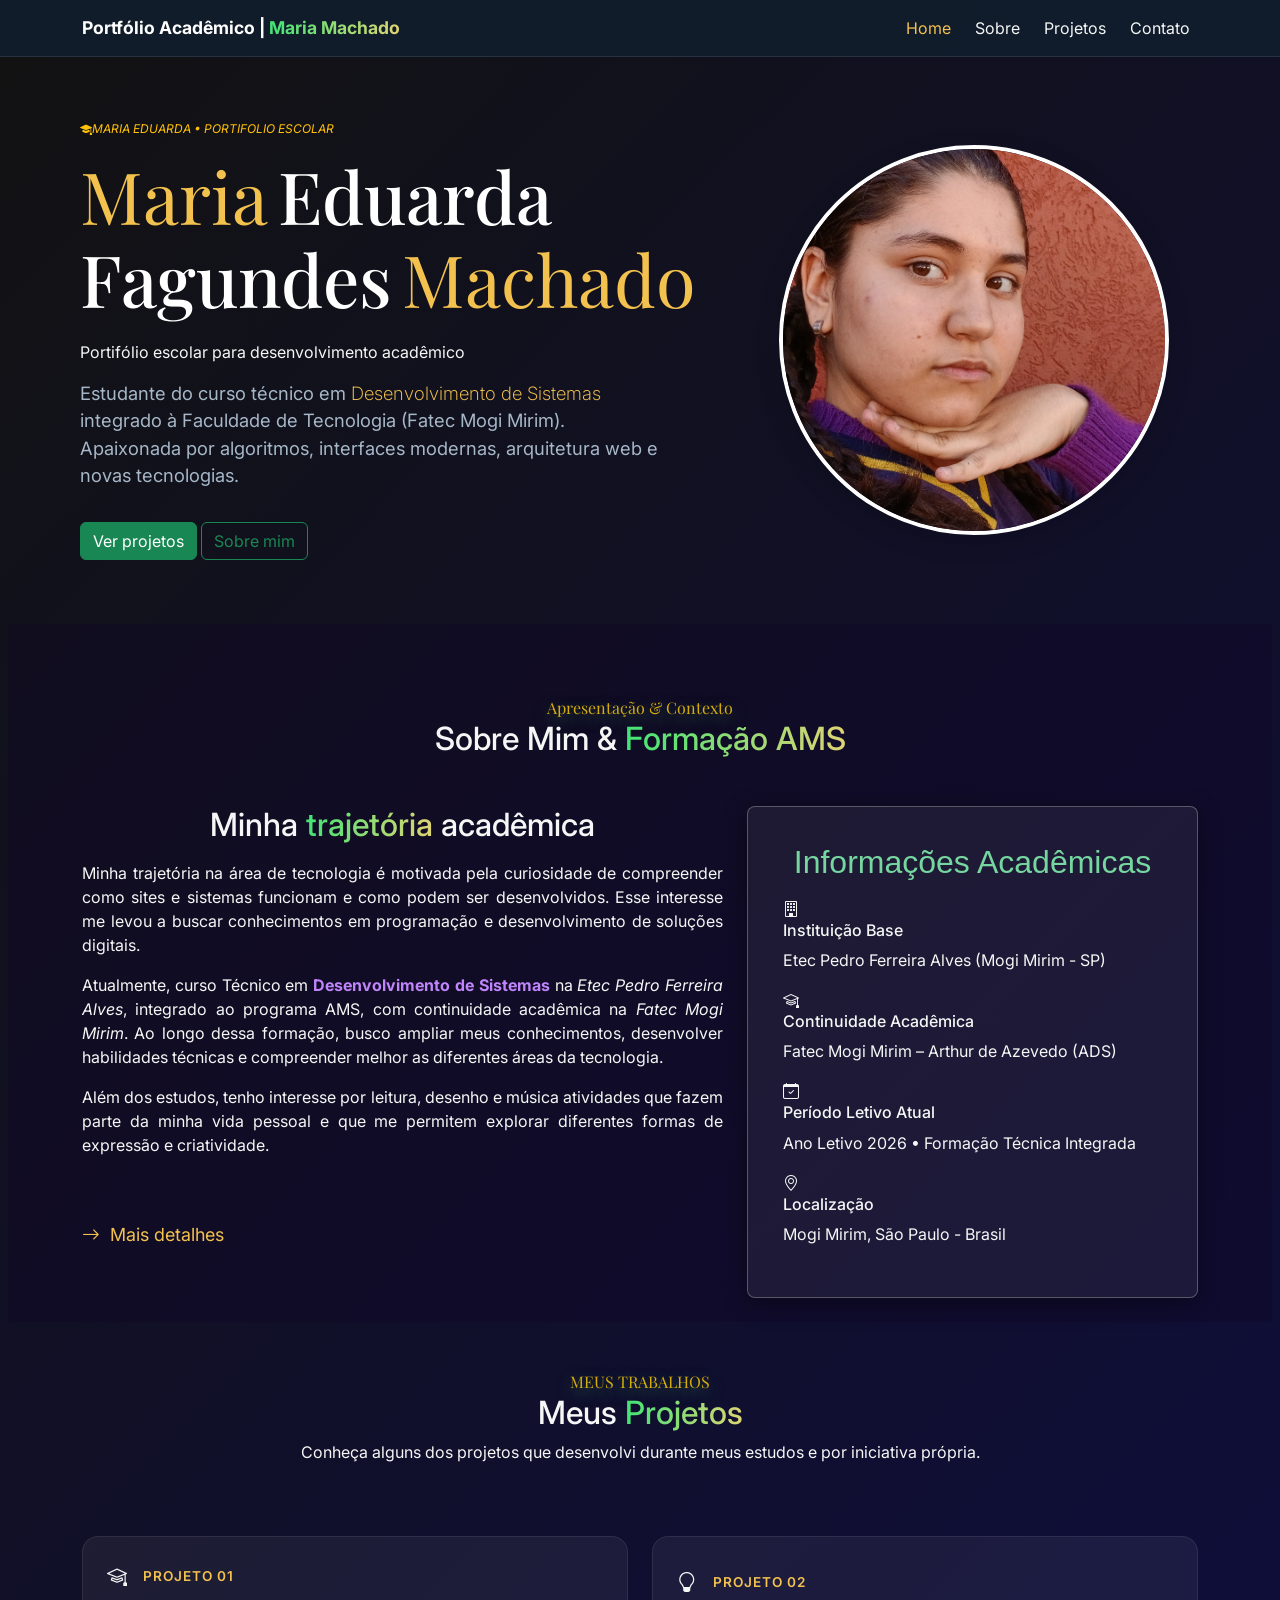
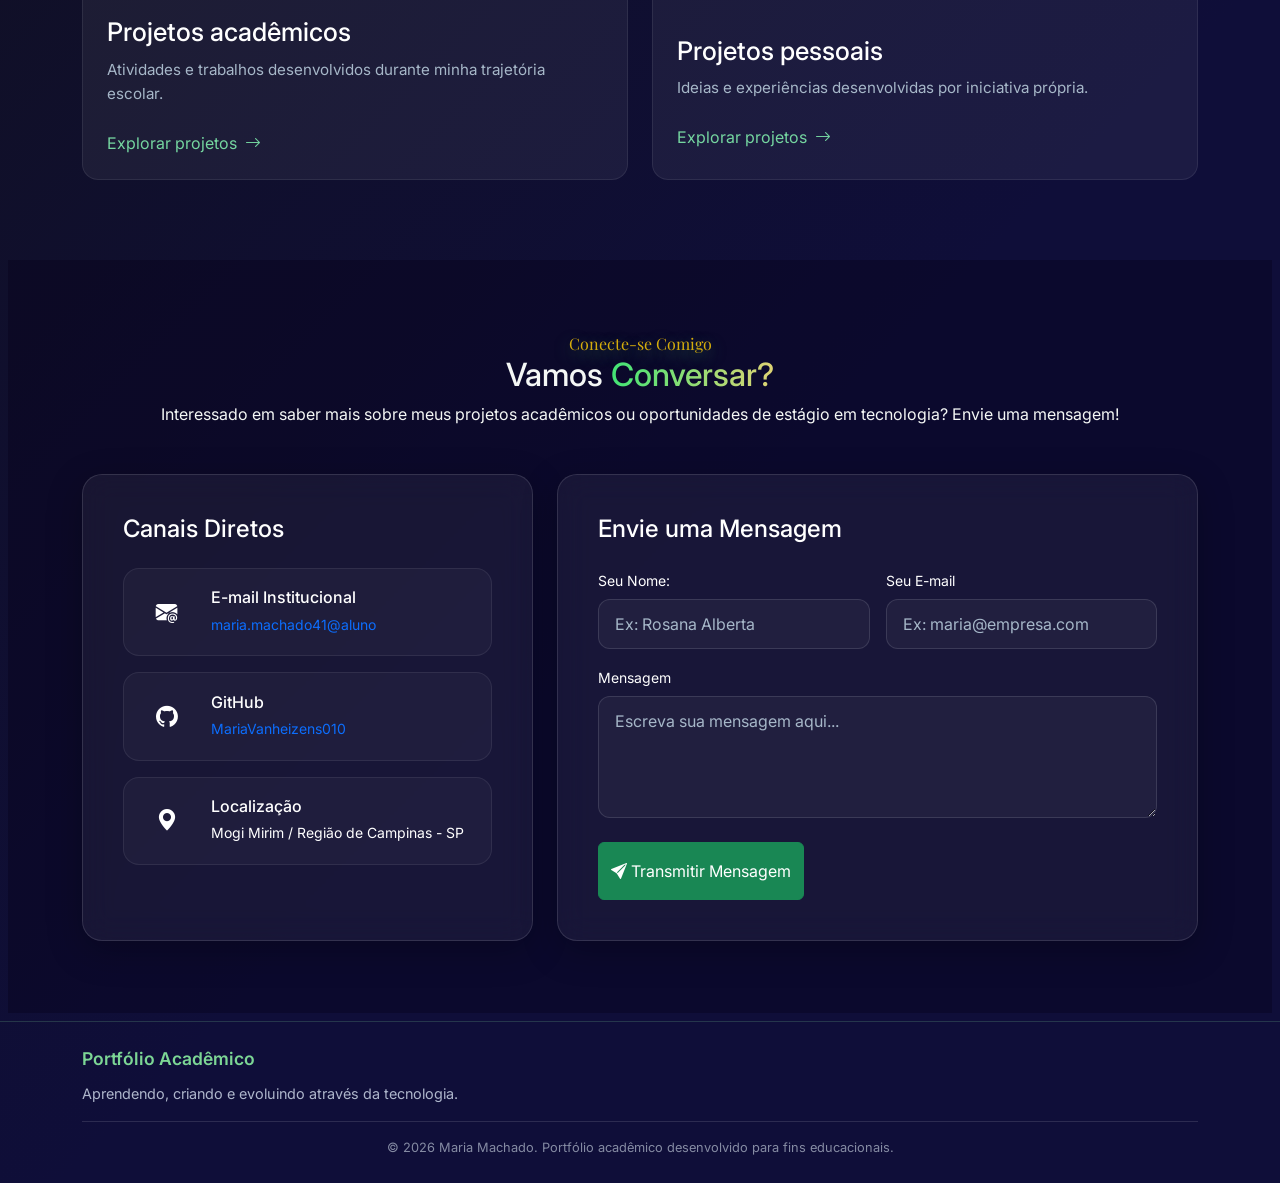
==== commit 8c553228: "Add files via upload" ====
--- a/index.html
+++ b/index.html
@@ -321,7 +321,7 @@
                                 </div>
                                 <div>
                                     <h6 class="text-white mb-1">E-mail Institucional</h6>
-                                    <span class="small">maria.machado41@aluno.cps.sp.gov.br</span>
+                                    <span class="small">maria.machado41@aluno</span>
                                 </div>
                             </a>
 
--- a/css/style.css
+++ b/css/style.css
@@ -420,6 +420,40 @@
 
 }
 
+/* Tablets */
+@media (max-width: 991.98px) {
+    .sobre-mim-grid {
+        grid-template-columns: repeat(2, minmax(0, 1fr));
+        gap: 1.25rem;
+    }
+}
+
+/* Celulares */
+@media (max-width: 575.98px) {
+    .sobre-mim-grid {
+        grid-template-columns: minmax(0, 1fr);
+        gap: 1rem;
+    }
+
+    .secao-informativa .container {
+        padding-left: 1rem;
+        padding-right: 1rem;
+    }
+
+    .section-title {
+        font-size: clamp(1.35rem, 5vw, 1.8rem);
+        overflow-wrap: break-word;
+    }
+
+    .section-tag {
+        font-size: 0.8rem;
+    }
+
+    .assuntos {
+        font-size: 0.95rem;
+    }
+}
+
 /*===================================================================================================================================================*/
 /*-------------PROJETOS-------------*/
 /*===================================================================================================================================================*/
